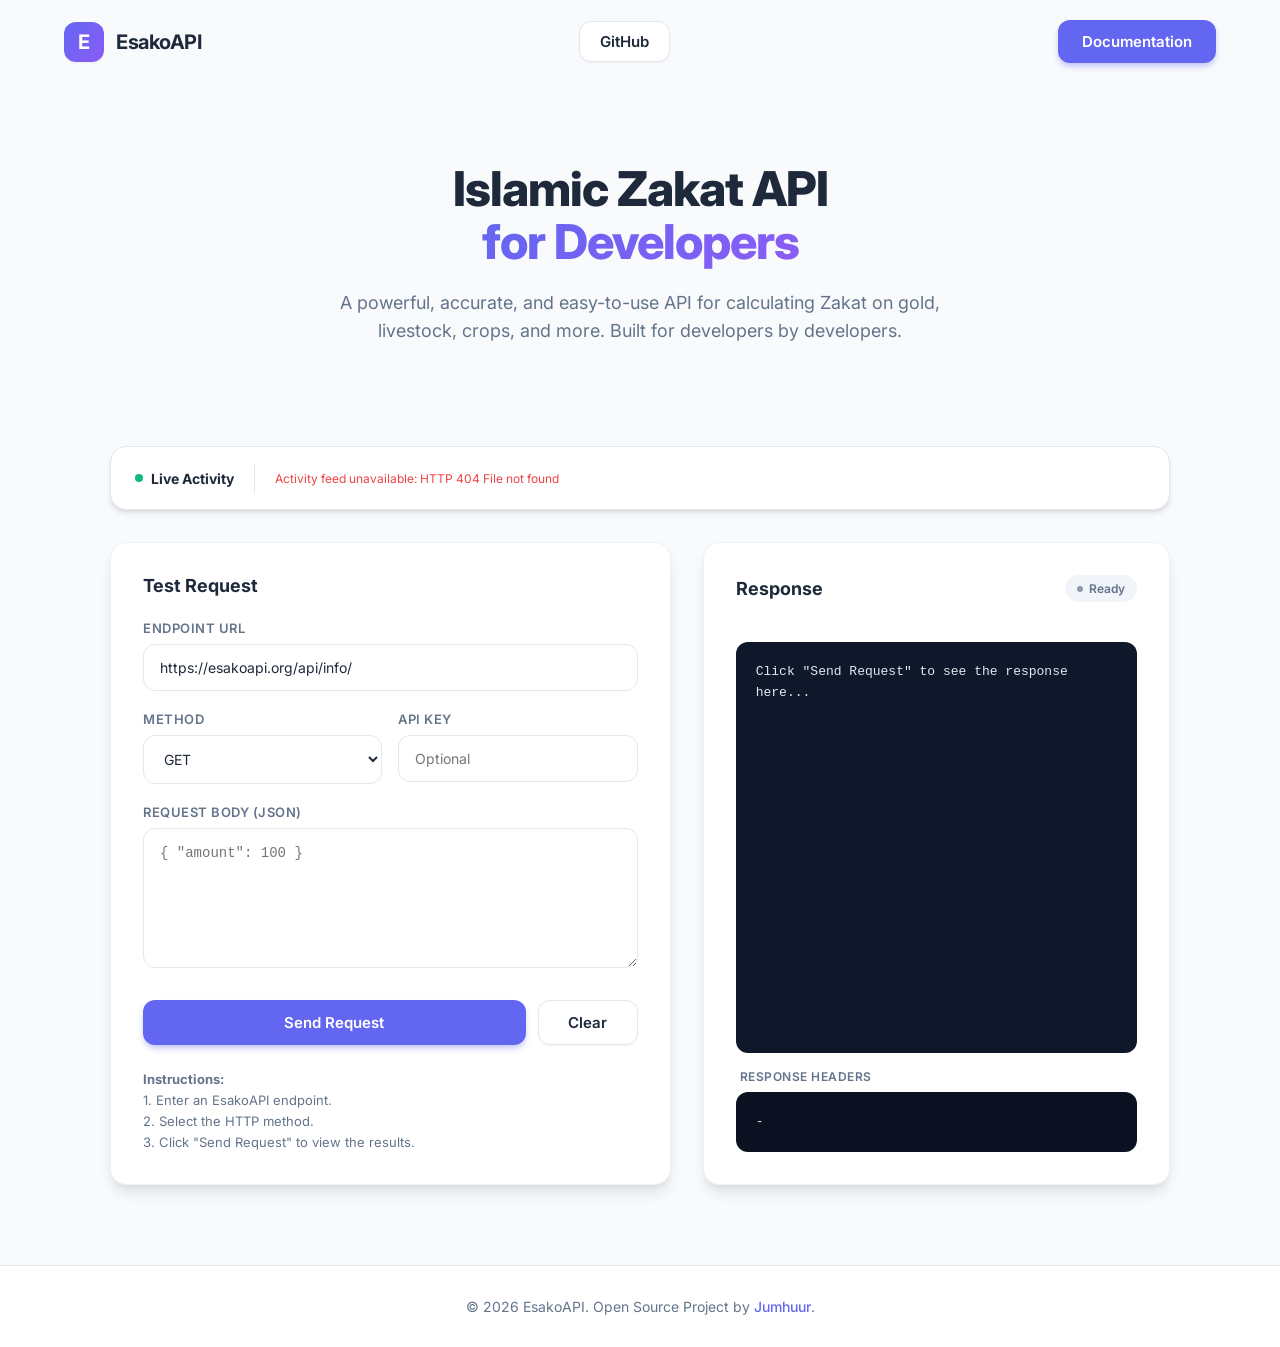
==== static/index.html @ fcb0daf9 "update live activity ui/ux" ====
<!doctype html>
<html lang="en">

<head>
  <meta charset="utf-8" />
  <meta name="viewport" content="width=device-width, initial-scale=1" />
  <title>EsakoAPI - Islamic Zakat API for Developers</title>
  <meta name="description" content="EsakoAPI is a modern and accurate Zakat calculation API built with Python." />
  <!-- Theme color for mobile browsers -->
  <meta name="theme-color" content="#6366f1" />

  <!-- Google Fonts: Inter -->
  <link rel="preconnect" href="https://fonts.googleapis.com" />
  <link rel="preconnect" href="https://fonts.gstatic.com" crossorigin />
  <link href="https://fonts.googleapis.com/css2?family=Inter:wght@400;500;600;700;800&display=swap" rel="stylesheet" />

  <style>
    :root {
      --primary: #6366f1;
      --primary-dark: #4f46e5;
      --bg: #f8fafc;
      --card: #ffffff;
      --text-main: #1e293b;
      --text-muted: #64748b;
      --border: #e2e8f0;
      --radius: 16px;
      --shadow-sm: 0 1px 2px 0 rgb(0 0 0 / 0.05);
      --shadow:
        0 4px 6px -1px rgb(0 0 0 / 0.1), 0 2px 4px -2px rgb(0 0 0 / 0.1);
      --shadow-lg:
        0 10px 15px -3px rgb(0 0 0 / 0.1), 0 4px 6px -2px rgb(0 0 0 / 0.05);
      --input-bg: #ffffff;
    }

    @media (prefers-color-scheme: dark) {
      :root {
        --primary: #818cf8;
        --primary-dark: #6366f1;
        --bg: #0f172a;
        --card: #1e293b;
        --text-main: #f1f5f9;
        --text-muted: #94a3b8;
        --border: #334155;
        --shadow-sm: 0 1px 2px 0 rgb(0 0 0 / 0.3);
        --shadow:
          0 4px 6px -1px rgb(0 0 0 / 0.3), 0 2px 4px -2px rgb(0 0 0 / 0.3);
        --shadow-lg:
          0 10px 15px -3px rgb(0 0 0 / 0.3), 0 4px 6px -2px rgb(0 0 0 / 0.2);
        --input-bg: #020617;
      }
    }

    * {
      box-sizing: border-box;
      margin: 0;
      padding: 0;
      font-family: "Inter", sans-serif;
    }

    body {
      background-color: var(--bg);
      color: var(--text-main);
      min-height: 100vh;
      display: flex;
      flex-direction: column;
      align-items: center;
    }

    /* Navbar */
    .navbar {
      width: 100%;
      max-width: 1200px;
      padding: 20px 24px;
      display: flex;
      justify-content: space-between;
      align-items: center;
    }

    .brand {
      display: flex;
      align-items: center;
      gap: 12px;
      text-decoration: none;
    }

    .brand-logo {
      width: 40px;
      height: 40px;
      background: linear-gradient(135deg, var(--primary), #8b5cf6);
      color: white;
      border-radius: 12px;
      display: flex;
      align-items: center;
      justify-content: center;
      font-weight: 700;
      font-size: 20px;
      box-shadow: var(--shadow-sm);
    }

    .brand-text {
      font-size: 20px;
      font-weight: 700;
      color: var(--text-main);
      letter-spacing: -0.5px;
    }

    /* Hero Section */
    .hero {
      text-align: center;
      padding: 80px 20px 60px;
      max-width: 800px;
    }

    .hero h1 {
      font-size: 48px;
      font-weight: 800;
      color: var(--text-main);
      margin-bottom: 20px;
      line-height: 1.1;
      letter-spacing: -1px;
    }

    .hero h1 span {
      color: var(--primary);
      background: linear-gradient(135deg, var(--primary), #8b5cf6);
      -webkit-background-clip: text;
      -webkit-text-fill-color: transparent;
    }

    .hero p {
      font-size: 18px;
      color: var(--text-muted);
      margin-bottom: 40px;
      line-height: 1.6;
      max-width: 600px;
      margin-left: auto;
      margin-right: auto;
    }

    /* Buttons */
    .btn {
      display: inline-flex;
      align-items: center;
      justify-content: center;
      padding: 12px 24px;
      border-radius: 12px;
      font-weight: 600;
      font-size: 15px;
      cursor: pointer;
      transition: all 0.2s cubic-bezier(0.4, 0, 0.2, 1);
      border: none;
      text-decoration: none;
    }

    .btn-primary {
      background: var(--primary);
      color: white;
      box-shadow: 0 4px 6px -1px rgba(99, 102, 241, 0.4);
    }

    .btn-primary:active {
      transform: translateY(1px);
    }

    .btn-primary:hover {
      background-color: var(--primary-dark);
      box-shadow: 0 10px 15px -3px rgba(99, 102, 241, 0.4);
      transform: translateY(-2px);
    }

    .btn-outline {
      background: var(--card);
      color: var(--text-main);
      border: 1px solid var(--border);
      box-shadow: var(--shadow-sm);
    }

    .btn-outline:hover {
      border-color: var(--primary);
      color: var(--primary);
      background: var(--bg);
    }

    /* API Tester Section */
    .tester-container {
      width: 100%;
      max-width: 1100px;
      padding: 0 20px 80px;
      display: grid;
      grid-template-columns: 1.2fr 1fr;
      gap: 32px;
    }

    .card {
      background: var(--card);
      border-radius: var(--radius);
      padding: 32px;
      box-shadow: var(--shadow-lg);
      border: 1px solid rgba(226, 232, 240, 0.6);
      display: flex;
      flex-direction: column;
      height: 100%;
    }

    .section-header {
      margin-bottom: 24px;
      display: flex;
      align-items: center;
      justify-content: space-between;
    }

    .section-title {
      font-size: 18px;
      font-weight: 700;
      color: var(--text-main);
    }

    .form-group {
      margin-bottom: 20px;
    }

    label {
      display: block;
      font-size: 13px;
      font-weight: 600;
      color: var(--text-muted);
      margin-bottom: 8px;
      text-transform: uppercase;
      letter-spacing: 0.5px;
    }

    input,
    select,
    textarea {
      width: 100%;
      padding: 14px 16px;
      border-radius: 12px;
      border: 1px solid var(--border);
      font-size: 14px;
      background: var(--input-bg);
      color: var(--text-main);
      transition: all 0.2s;
      font-family: inherit;
    }

    input:focus,
    select:focus,
    textarea:focus {
      outline: none;
      border-color: var(--primary);
      box-shadow: 0 0 0 4px rgba(99, 102, 241, 0.1);
    }

    textarea {
      min-height: 140px;
      resize: vertical;
      font-family:
        "ui-monospace", "SFMono-Regular", "Menlo", "Monaco", "Consolas",
        monospace;
      line-height: 1.5;
    }

    .row {
      display: flex;
      gap: 16px;
    }

    .col {
      flex: 1;
    }

    .actions {
      display: flex;
      gap: 12px;
      margin-top: 8px;
    }

    /* Response Area */
    .response-container {
      flex: 1;
      display: flex;
      flex-direction: column;
      gap: 16px;
      min-height: 0;
    }

    .response-area {
      background: #0f172a;
      color: #e2e8f0;
      border-radius: 12px;
      padding: 20px;
      font-family:
        "ui-monospace", "SFMono-Regular", "Menlo", "Monaco", "Consolas",
        monospace;
      font-size: 13px;
      line-height: 1.6;
      overflow: auto;
      flex: 1;
      min-height: 200px;
      scrollbar-width: thin;
      scrollbar-color: #334155 transparent;
    }

    .response-area::-webkit-scrollbar {
      width: 8px;
      height: 8px;
    }

    .response-area::-webkit-scrollbar-thumb {
      background-color: #334155;
      border-radius: 4px;
    }

    .status-badge {
      font-size: 12px;
      padding: 6px 12px;
      border-radius: 20px;
      background: #f1f5f9;
      color: var(--text-muted);
      font-weight: 600;
      display: inline-flex;
      align-items: center;
      gap: 6px;
    }

    .status-badge::before {
      content: "";
      display: block;
      width: 6px;
      height: 6px;
      border-radius: 50%;
      background: currentColor;
      opacity: 0.7;
    }

    /* Footer */
    footer {
      margin-top: auto;
      border-top: 1px solid var(--border);
      width: 100%;
      padding: 32px 20px;
      text-align: center;
      color: var(--text-muted);
      font-size: 14px;
      background: var(--card);
    }

    footer a {
      color: var(--primary);
      text-decoration: none;
      font-weight: 500;
    }

    footer a:hover {
      text-decoration: underline;
    }

    /* Responsive */
    @media (max-width: 900px) {
      .tester-container {
        grid-template-columns: 1fr;
      }

      .hero h1 {
        font-size: 36px;
      }
    }

    .online-users {
      width: 100%;
      max-width: 1100px;
      padding: 0 20px 32px;
    }

    .online-card {
      background: var(--card);
      border-radius: var(--radius);
      padding: 16px 24px;
      box-shadow: var(--shadow);
      border: 1px solid var(--border);
      display: flex;
      align-items: center;
      gap: 20px;
      overflow-x: auto;
      scrollbar-width: none;
    }

    .online-card::-webkit-scrollbar {
      display: none;
    }

    .online-header {
      height: 30px;
      display: flex;
      align-items: center;
      gap: 8px;
      white-space: nowrap;
      padding-right: 20px;
      border-right: 1px solid var(--border);
      position: sticky;
      left: 0;
      background: var(--card);
      z-index: 10;
    }

    .pulse {
      width: 8px;
      height: 8px;
      background: #10b981;
      border-radius: 50%;
      box-shadow: 0 0 0 rgba(16, 185, 129, 0.4);
      animation: pulse 2s infinite;
    }

    @keyframes pulse {
      0% {
        box-shadow: 0 0 0 0 rgba(16, 185, 129, 0.7);
      }

      70% {
        box-shadow: 0 0 0 10px rgba(16, 185, 129, 0);
      }

      100% {
        box-shadow: 0 0 0 0 rgba(16, 185, 129, 0);
      }
    }

    .user-list {
      display: flex;
      gap: 12px;
      align-items: center;
    }

    .user-item {
      display: flex;
      align-items: center;
      gap: 8px;
      background: var(--bg);
      padding: 6px 14px;
      border-radius: 20px;
      font-size: 13px;
      font-weight: 500;
      white-space: nowrap;
      border: 1px solid var(--border);
      transition: all 0.2s ease;
    }

    .user-item span {
      display: flex;
      justify-content: center;
      align-items: center;
      column-gap: 5px;
    }

    .user-item:hover {
      border-color: var(--primary);
      transform: translateY(-1px);
    }

    .city-tag {
      color: var(--primary);
      font-weight: 600;
      font-size: 12px;
      background: rgba(99, 102, 241, 0.1);
      padding: 2px 8px;
      border-radius: 6px;
    }

    @media (max-width: 640px) {
      .online-header {
        border-right: none;
        padding-right: 0;
      }

      .online-card {
        flex-direction: column;
        align-items: flex-start;
        gap: 12px;
      }
    }
  </style>
</head>

<body>
  <nav class="navbar">
    <a href="#" class="brand">
      <div class="brand-logo">E</div>
      <span class="brand-text">EsakoAPI</span>
    </a>
    <a href="https://github.com/jumhuur/E-sakoAPI" target="_blank" class="btn btn-outline" style="padding: 10px 20px">
      GitHub
    </a>
    <a href="/doc" class="btn btn-primary" style="margin-left: 10px">
      Documentation
    </a>
  </nav>

  <section class="hero">
    <h1>Islamic Zakat API <br /><span>for Developers</span></h1>
    <p>
      A powerful, accurate, and easy-to-use API for calculating Zakat on gold,
      livestock, crops, and more. Built for developers by developers.
    </p>
  </section>

  <section class="online-users">
    <div class="online-card">
      <div class="online-header">
        <div class="pulse"></div>
        <span style="font-weight: 700; font-size: 14px">Live Activity <span id="live-count"></span></span>
      </div>
      <div class="user-list" id="online-user-list">
        <div class="user-item">
          <span>User #4201</span>
          <span class="city-tag">Hargeisa</span>
        </div>
        <div class="user-item">
          <span>User #3182</span>
          <span class="city-tag">Mogadishu</span>
        </div>
        <div class="user-item">
          <span>User #9021</span>
          <span class="city-tag">Garowe</span>
        </div>
        <div class="user-item">
          <span>User #5564</span>
          <span class="city-tag">Borama</span>
        </div>
        <div class="user-item">
          <span>User #1290</span>
          <span class="city-tag">Kismayo</span>
        </div>
      </div>
    </div>
  </section>

  <div class="tester-container">
    <!-- Request Column -->
    <div class="card">
      <div class="section-header">
        <span class="section-title">Test Request</span>
      </div>

      <div class="form-group">
        <label for="endpoint">Endpoint URL</label>
        <input id="endpoint" type="url" value="https://esakoapi.org/api/info/"
          placeholder="https://esakoapi.org/api/..." />
      </div>

      <div class="row">
        <div class="col form-group">
          <label for="method">Method</label>
          <select id="method">
            <option value="GET">GET</option>
            <option value="POST">POST</option>
            <option value="PUT">PUT</option>
            <option value="DELETE">DELETE</option>
          </select>
        </div>
        <div class="col form-group">
          <label for="apikey">API Key</label>
          <input id="apikey" type="text" placeholder="Optional" />
        </div>
      </div>

      <div class="form-group">
        <label for="body">Request Body (JSON)</label>
        <textarea id="body" placeholder='{ "amount": 100 }'></textarea>
      </div>

      <div class="actions">
        <button id="send" class="btn btn-primary" style="flex: 1">
          Send Request
        </button>
        <button id="clear" class="btn btn-outline" style="min-width: 100px">
          Clear
        </button>
      </div>

      <div style="
            margin-top: 24px;
            font-size: 13px;
            color: var(--text-muted);
            line-height: 1.6;
          ">
        <strong>Instructions:</strong><br />
        1. Enter an EsakoAPI endpoint.<br />
        2. Select the HTTP method.<br />
        3. Click "Send Request" to view the results.
      </div>
    </div>

    <!-- Response Column -->
    <div class="card response-container">
      <div class="section-header">
        <span class="section-title">Response</span>
        <span id="status" class="status-badge">Ready</span>
      </div>

      <div id="resp" class="response-area">
        Click "Send Request" to see the response here...
      </div>

      <div style="margin-top: auto">
        <label style="font-size: 12px; color: var(--text-muted); padding-left: 4px">Response Headers</label>
        <div id="headers" class="response-area" style="
              min-height: auto;
              max-height: 120px;
              margin-top: 6px;
              background: #0b1120;
            ">
          -
        </div>
      </div>
    </div>
  </div>

  <footer>
    <p>
      &copy; 2026 EsakoAPI. Open Source Project by
      <a href="https://github.com/jumhuur" target="_blank">Jumhuur</a>.
    </p>
  </footer>

  <script type="module">
    const endpoint = document.getElementById("endpoint");
    const method = document.getElementById("method");
    const apikey = document.getElementById("apikey");
    const body = document.getElementById("body");
    const send = document.getElementById("send");
    const clear = document.getElementById("clear");
    const resp = document.getElementById("resp");
    const headersEl = document.getElementById("headers");
    const status = document.getElementById("status");

    send.addEventListener("click", async () => {
      resp.textContent = "Loading...";
      headersEl.textContent = "—";
      status.textContent = "Running...";
      status.style.background = "#e0f2fe"; // blue
      status.style.color = "#0369a1";

      const url = endpoint.value.trim();
      if (!url) {
        resp.textContent = "Please enter a valid endpoint URL.";
        status.textContent = "Invalid URL";
        status.style.background = "#fee2e2";
        status.style.color = "#991b1b";
        return;
      }

      const opts = {
        method: method.value,
        headers: { Accept: "application/json" },
      };

      if (apikey.value.trim()) {
        opts.headers["Authorization"] = apikey.value.trim();
      }

      if (["POST", "PUT"].includes(method.value)) {
        const txt = body.value.trim();
        if (txt) {
          try {
            opts.body = JSON.stringify(JSON.parse(txt));
            opts.headers["Content-Type"] = "application/json";
          } catch (e) {
            resp.textContent = "Invalid JSON body. Please check syntax.";
            status.textContent = "JSON Error";
            status.style.background = "#fee2e2";
            status.style.color = "#991b1b";
            return;
          }
        }
      }

      try {
        const r = await fetch(url, opts);
        const contentType = r.headers.get("content-type") || "";

        status.textContent = `${r.status} ${r.statusText}`;
        if (r.ok) {
          status.style.background = "#dcfce7"; // green
          status.style.color = "#15803d";
        } else {
          status.style.background = "#fee2e2"; // red
          status.style.color = "#991b1b";
        }

        // Headers
        const hdrs = {};
        r.headers.forEach((v, k) => (hdrs[k] = v));
        headersEl.textContent = JSON.stringify(hdrs, null, 2);

        if (contentType.includes("application/json")) {
          const j = await r.json();
          resp.textContent = JSON.stringify(j, null, 2);
        } else {
          const txt = await r.text();
          resp.textContent = txt;
        }
      } catch (err) {
        resp.textContent = "Error: " + err.message;
        status.textContent = "Network Error";
        status.style.background = "#fee2e2";
        status.style.color = "#991b1b";
      }
    });

    clear.addEventListener("click", () => {
      resp.textContent = 'Click "Send Request" to see the response here...';
      headersEl.textContent = "-";
      status.textContent = "Ready";
      status.style.background = "#f1f5f9";
      status.style.color = "#64748b";
    });

    async function fetchLiveActivity() {
      const userList = document.getElementById("online-user-list");
      try {
        const response = await fetch("/api/online");
        if (!response.ok)
          throw new Error(`HTTP ${response.status} ${response.statusText}`);

        const users = await response.json();

        const countSpan = document.getElementById("live-count");
        if (countSpan) {
          countSpan.textContent = `(${users ? users.length : 0})`;
        }

        if (!users || users.length === 0) {
          userList.innerHTML = `<div style="color: var(--text-muted); font-size: 13px; font-style: italic;">No active users right now</div>`;
          return;
        }

        userList.innerHTML = users.reverse()
          .map((user) => {
            const ip = user.ip || "0.0.0.0";
            const ipLastPart = ip.includes(".")
              ? ip.split(".").slice(-1)[0]
              : ip.includes(":")
                ? ip.split(":").slice(-1)[0]
                : "???";
            const randomId = Math.floor(Math.random() * 1000);

            return `
            <div class="user-item">
              <span>User <img src="https://flagsapi.com/${user.country}/flat/16.png"></span>
              <span class="city-tag">${user.city || "Unknown"}</span>
            </div>
          `;
          })
          .join("");
      } catch (err) {
        console.error("Live Activity Error:", err);
        userList.innerHTML = `<div style="color: #ef4444; font-size: 12px;">Activity feed unavailable: ${err.message}</div>`;
      }
    }

    // Wicitaan markasta 60 seconds
    fetchLiveActivity();
    setInterval(fetchLiveActivity, 60000);

    // Heartbeat to keep user 'online'
    setInterval(() => {
      fetch("/api/ping").catch((err) => console.error("Ping failed:", err));
    }, 25000); // Ping every 25 seconds
  </script>
</body>

</html>
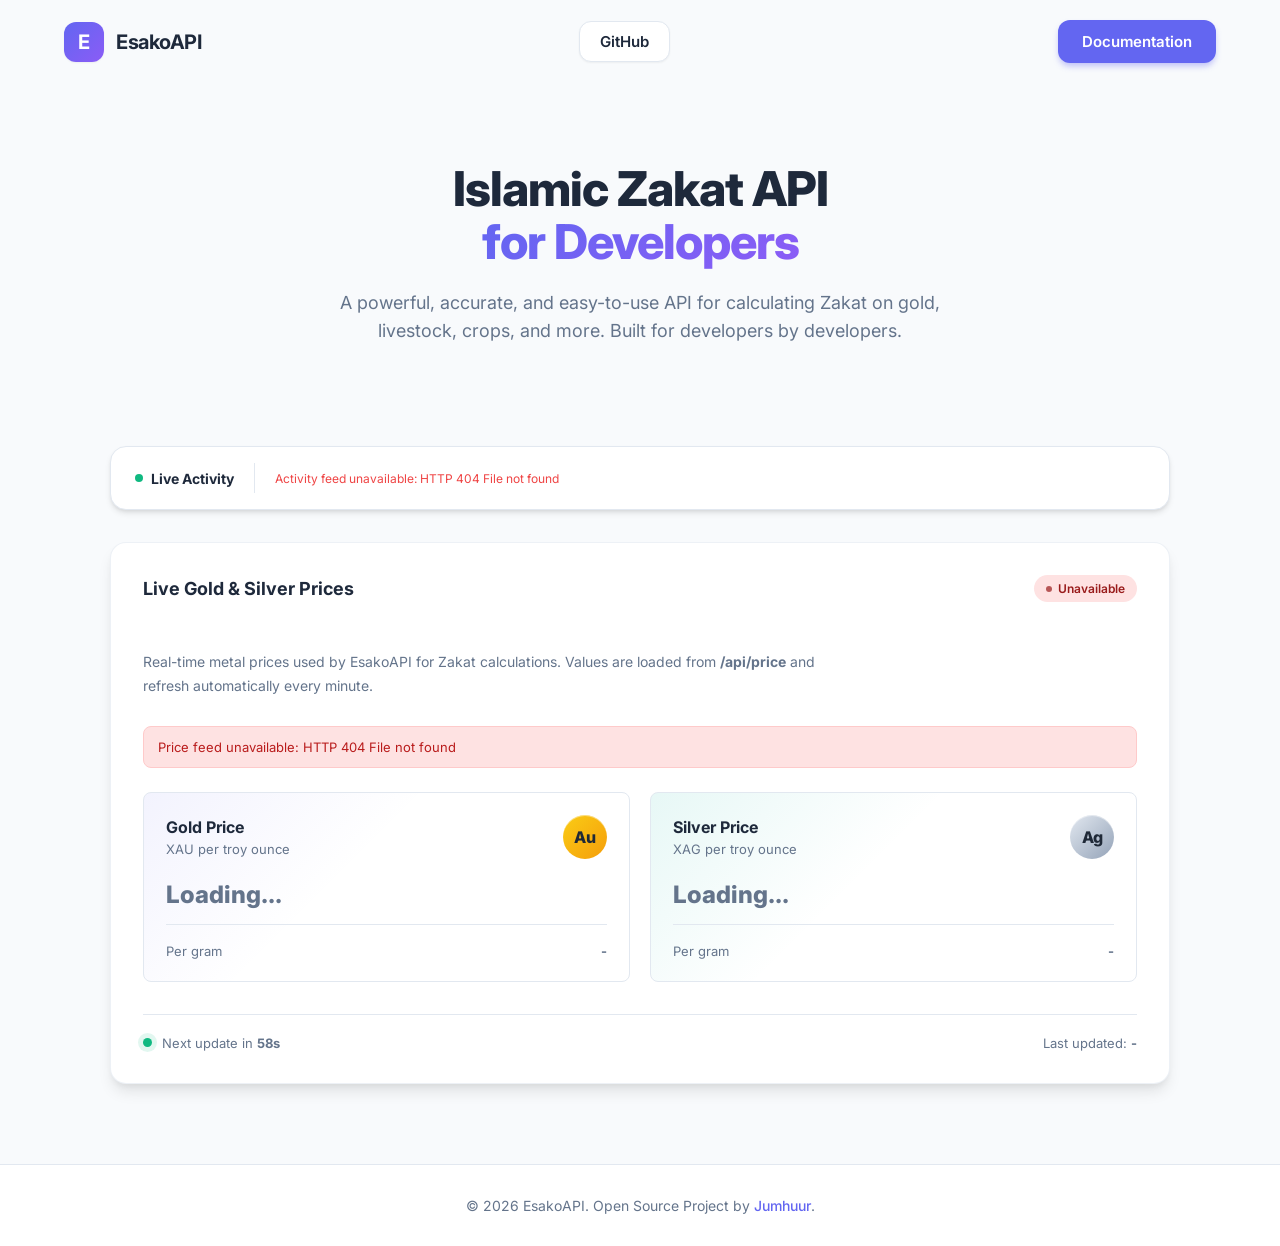
==== commit fd3e4429: "i added Auto-refresh 60 ilbiriqsi kasta iyadoo laga akhrinayo /api/price" ====
--- a/static/index.html
+++ b/static/index.html
@@ -1,4 +1,4 @@
-<!doctype html>
+﻿<!doctype html>
 <html lang="en">
 
 <head>
@@ -181,14 +181,11 @@
       background: var(--bg);
     }
 
-    /* API Tester Section */
-    .tester-container {
+    /* Live Price Section */
+    .price-container {
       width: 100%;
       max-width: 1100px;
       padding: 0 20px 80px;
-      display: grid;
-      grid-template-columns: 1.2fr 1fr;
-      gap: 32px;
     }
 
     .card {
@@ -200,6 +197,150 @@
       display: flex;
       flex-direction: column;
       height: 100%;
+    }
+
+    .price-board {
+      gap: 24px;
+    }
+
+    .price-summary {
+      color: var(--text-muted);
+      font-size: 14px;
+      line-height: 1.7;
+      max-width: 680px;
+      margin-bottom: 4px;
+    }
+
+    .price-grid {
+      display: grid;
+      grid-template-columns: repeat(2, minmax(0, 1fr));
+      gap: 20px;
+    }
+
+    .price-card {
+      border: 1px solid var(--border);
+      border-radius: 8px;
+      padding: 22px;
+      background:
+        linear-gradient(135deg, rgba(99, 102, 241, 0.08), transparent 42%),
+        var(--input-bg);
+      min-height: 190px;
+      display: flex;
+      flex-direction: column;
+      justify-content: space-between;
+    }
+
+    .price-card.silver {
+      background:
+        linear-gradient(135deg, rgba(20, 184, 166, 0.1), transparent 44%),
+        var(--input-bg);
+    }
+
+    .metal-label {
+      display: flex;
+      align-items: center;
+      justify-content: space-between;
+      gap: 16px;
+      margin-bottom: 24px;
+    }
+
+    .metal-name {
+      display: flex;
+      flex-direction: column;
+      gap: 4px;
+      min-width: 0;
+    }
+
+    .metal-name strong {
+      color: var(--text-main);
+      font-size: 16px;
+    }
+
+    .metal-name span {
+      color: var(--text-muted);
+      font-size: 13px;
+    }
+
+    .metal-icon {
+      width: 44px;
+      height: 44px;
+      border-radius: 50%;
+      display: grid;
+      place-items: center;
+      font-weight: 800;
+      color: #1f2937;
+      flex: 0 0 auto;
+      box-shadow: inset 0 1px 0 rgba(255, 255, 255, 0.45);
+    }
+
+    .metal-icon.gold {
+      background: linear-gradient(135deg, #facc15, #f59e0b);
+    }
+
+    .metal-icon.silver {
+      background: linear-gradient(135deg, #e2e8f0, #94a3b8);
+    }
+
+    .price-value {
+      color: var(--text-main);
+      font-size: 34px;
+      font-weight: 800;
+      line-height: 1;
+      letter-spacing: 0;
+      margin-bottom: 10px;
+    }
+
+    .price-value.loading {
+      color: var(--text-muted);
+      font-size: 24px;
+    }
+
+    .price-meta {
+      color: var(--text-muted);
+      font-size: 13px;
+      display: flex;
+      justify-content: space-between;
+      gap: 12px;
+      flex-wrap: wrap;
+      padding-top: 18px;
+      border-top: 1px solid var(--border);
+    }
+
+    .price-toolbar {
+      display: flex;
+      align-items: center;
+      justify-content: space-between;
+      gap: 16px;
+      margin-top: 8px;
+      padding-top: 20px;
+      border-top: 1px solid var(--border);
+      color: var(--text-muted);
+      font-size: 13px;
+      flex-wrap: wrap;
+    }
+
+    .price-refresh {
+      display: inline-flex;
+      align-items: center;
+      gap: 10px;
+    }
+
+    .refresh-dot {
+      width: 9px;
+      height: 9px;
+      border-radius: 50%;
+      background: #10b981;
+      box-shadow: 0 0 0 5px rgba(16, 185, 129, 0.12);
+    }
+
+    .price-error {
+      color: #b91c1c;
+      background: #fee2e2;
+      border: 1px solid #fecaca;
+      border-radius: 8px;
+      padding: 12px 14px;
+      font-size: 13px;
+      display: none;
     }
 
     .section-header {
@@ -357,7 +498,7 @@
 
     /* Responsive */
     @media (max-width: 900px) {
-      .tester-container {
+      .price-grid {
         grid-template-columns: 1fr;
       }
 
@@ -468,6 +609,14 @@
     }
 
     @media (max-width: 640px) {
+      .price-card {
+        padding: 18px;
+      }
+
+      .price-value {
+        font-size: 28px;
+      }
+
       .online-header {
         border-right: none;
         padding-right: 0;
@@ -535,86 +684,65 @@
     </div>
   </section>
 
-  <div class="tester-container">
-    <!-- Request Column -->
-    <div class="card">
+  <section class="price-container">
+    <div class="card price-board">
       <div class="section-header">
-        <span class="section-title">Test Request</span>
+        <span class="section-title">Live Gold & Silver Prices</span>
+        <span id="price-status" class="status-badge">Loading</span>
       </div>
 
-      <div class="form-group">
-        <label for="endpoint">Endpoint URL</label>
-        <input id="endpoint" type="url" value="https://esakoapi.org/api/info/"
-          placeholder="https://esakoapi.org/api/..." />
+      <p class="price-summary">
+        Real-time metal prices used by EsakoAPI for Zakat calculations. Values are loaded from
+        <strong>/api/price</strong> and refresh automatically every minute.
+      </p>
+
+      <div id="price-error" class="price-error"></div>
+
+      <div class="price-grid">
+        <article class="price-card">
+          <div>
+            <div class="metal-label">
+              <div class="metal-name">
+                <strong>Gold Price</strong>
+                <span>XAU per troy ounce</span>
+              </div>
+              <div class="metal-icon gold">Au</div>
+            </div>
+            <div id="gold-ounce" class="price-value loading">Loading...</div>
+          </div>
+          <div class="price-meta">
+            <span>Per gram</span>
+            <strong id="gold-gram">-</strong>
+          </div>
+        </article>
+
+        <article class="price-card silver">
+          <div>
+            <div class="metal-label">
+              <div class="metal-name">
+                <strong>Silver Price</strong>
+                <span>XAG per troy ounce</span>
+              </div>
+              <div class="metal-icon silver">Ag</div>
+            </div>
+            <div id="silver-ounce" class="price-value loading">Loading...</div>
+          </div>
+          <div class="price-meta">
+            <span>Per gram</span>
+            <strong id="silver-gram">-</strong>
+          </div>
+        </article>
       </div>
 
-      <div class="row">
-        <div class="col form-group">
-          <label for="method">Method</label>
-          <select id="method">
-            <option value="GET">GET</option>
-            <option value="POST">POST</option>
-            <option value="PUT">PUT</option>
-            <option value="DELETE">DELETE</option>
-          </select>
-        </div>
-        <div class="col form-group">
-          <label for="apikey">API Key</label>
-          <input id="apikey" type="text" placeholder="Optional" />
-        </div>
-      </div>
-
-      <div class="form-group">
-        <label for="body">Request Body (JSON)</label>
-        <textarea id="body" placeholder='{ "amount": 100 }'></textarea>
-      </div>
-
-      <div class="actions">
-        <button id="send" class="btn btn-primary" style="flex: 1">
-          Send Request
-        </button>
-        <button id="clear" class="btn btn-outline" style="min-width: 100px">
-          Clear
-        </button>
-      </div>
-
-      <div style="
-            margin-top: 24px;
-            font-size: 13px;
-            color: var(--text-muted);
-            line-height: 1.6;
-          ">
-        <strong>Instructions:</strong><br />
-        1. Enter an EsakoAPI endpoint.<br />
-        2. Select the HTTP method.<br />
-        3. Click "Send Request" to view the results.
+      <div class="price-toolbar">
+        <span class="price-refresh">
+          <span class="refresh-dot"></span>
+          <span>Next update in <strong id="price-countdown">60s</strong></span>
+        </span>
+        <span>Last updated: <strong id="price-updated">-</strong></span>
       </div>
     </div>
-
-    <!-- Response Column -->
-    <div class="card response-container">
-      <div class="section-header">
-        <span class="section-title">Response</span>
-        <span id="status" class="status-badge">Ready</span>
-      </div>
-
-      <div id="resp" class="response-area">
-        Click "Send Request" to see the response here...
-      </div>
-
-      <div style="margin-top: auto">
-        <label style="font-size: 12px; color: var(--text-muted); padding-left: 4px">Response Headers</label>
-        <div id="headers" class="response-area" style="
-              min-height: auto;
-              max-height: 120px;
-              margin-top: 6px;
-              background: #0b1120;
-            ">
-          -
-        </div>
-      </div>
-    </div>
-  </div>
+  </section>
 
   <footer>
     <p>
@@ -624,97 +752,94 @@
   </footer>
 
   <script type="module">
-    const endpoint = document.getElementById("endpoint");
-    const method = document.getElementById("method");
-    const apikey = document.getElementById("apikey");
-    const body = document.getElementById("body");
-    const send = document.getElementById("send");
-    const clear = document.getElementById("clear");
-    const resp = document.getElementById("resp");
-    const headersEl = document.getElementById("headers");
-    const status = document.getElementById("status");
-
-    send.addEventListener("click", async () => {
-      resp.textContent = "Loading...";
-      headersEl.textContent = "—";
-      status.textContent = "Running...";
-      status.style.background = "#e0f2fe"; // blue
-      status.style.color = "#0369a1";
-
-      const url = endpoint.value.trim();
-      if (!url) {
-        resp.textContent = "Please enter a valid endpoint URL.";
-        status.textContent = "Invalid URL";
-        status.style.background = "#fee2e2";
-        status.style.color = "#991b1b";
-        return;
-      }
-
-      const opts = {
-        method: method.value,
-        headers: { Accept: "application/json" },
-      };
-
-      if (apikey.value.trim()) {
-        opts.headers["Authorization"] = apikey.value.trim();
-      }
-
-      if (["POST", "PUT"].includes(method.value)) {
-        const txt = body.value.trim();
-        if (txt) {
-          try {
-            opts.body = JSON.stringify(JSON.parse(txt));
-            opts.headers["Content-Type"] = "application/json";
-          } catch (e) {
-            resp.textContent = "Invalid JSON body. Please check syntax.";
-            status.textContent = "JSON Error";
-            status.style.background = "#fee2e2";
-            status.style.color = "#991b1b";
-            return;
-          }
+    const TROY_OUNCE_GRAMS = 31.1035;
+    const PRICE_REFRESH_SECONDS = 60;
+    const goldOunce = document.getElementById("gold-ounce");
+    const goldGram = document.getElementById("gold-gram");
+    const silverOunce = document.getElementById("silver-ounce");
+    const silverGram = document.getElementById("silver-gram");
+    const priceStatus = document.getElementById("price-status");
+    const priceUpdated = document.getElementById("price-updated");
+    const priceCountdown = document.getElementById("price-countdown");
+    const priceError = document.getElementById("price-error");
+    let secondsUntilRefresh = PRICE_REFRESH_SECONDS;
+
+    const usdFormatter = new Intl.NumberFormat("en-US", {
+      style: "currency",
+      currency: "USD",
+      maximumFractionDigits: 2,
+    });
+
+    const gramFormatter = new Intl.NumberFormat("en-US", {
+      style: "currency",
+      currency: "USD",
+      maximumFractionDigits: 4,
+    });
+
+    function setPriceStatus(text, type = "ready") {
+      priceStatus.textContent = text;
+      if (type === "ok") {
+        priceStatus.style.background = "#dcfce7";
+        priceStatus.style.color = "#15803d";
+      } else if (type === "error") {
+        priceStatus.style.background = "#fee2e2";
+        priceStatus.style.color = "#991b1b";
+      } else {
+        priceStatus.style.background = "#e0f2fe";
+        priceStatus.style.color = "#0369a1";
+      }
+    }
+
+    function showPriceError(message = "") {
+      priceError.textContent = message;
+      priceError.style.display = message ? "block" : "none";
+    }
+
+    function updatePriceView(gold, silver) {
+      goldOunce.classList.remove("loading");
+      silverOunce.classList.remove("loading");
+      goldOunce.textContent = usdFormatter.format(gold);
+      silverOunce.textContent = usdFormatter.format(silver);
+      goldGram.textContent = gramFormatter.format(gold / TROY_OUNCE_GRAMS);
+      silverGram.textContent = gramFormatter.format(silver / TROY_OUNCE_GRAMS);
+      priceUpdated.textContent = new Date().toLocaleTimeString([], {
+        hour: "2-digit",
+        minute: "2-digit",
+        second: "2-digit",
+      });
+    }
+
+    async function fetchMetalPrices() {
+      setPriceStatus("Updating", "loading");
+      showPriceError();
+
+      try {
+        const response = await fetch("/api/price", {
+          headers: { Accept: "application/json" },
+          cache: "no-store",
+        });
+
+        if (!response.ok) {
+          throw new Error(`HTTP ${response.status} ${response.statusText}`);
         }
-      }
-
-      try {
-        const r = await fetch(url, opts);
-        const contentType = r.headers.get("content-type") || "";
-
-        status.textContent = `${r.status} ${r.statusText}`;
-        if (r.ok) {
-          status.style.background = "#dcfce7"; // green
-          status.style.color = "#15803d";
-        } else {
-          status.style.background = "#fee2e2"; // red
-          status.style.color = "#991b1b";
+
+        const prices = await response.json();
+        const gold = Number(prices.XAU);
+        const silver = Number(prices.XAG);
+
+        if (!Number.isFinite(gold) || !Number.isFinite(silver)) {
+          throw new Error("Unexpected price response from /api/price");
         }
 
-        // Headers
-        const hdrs = {};
-        r.headers.forEach((v, k) => (hdrs[k] = v));
-        headersEl.textContent = JSON.stringify(hdrs, null, 2);
-
-        if (contentType.includes("application/json")) {
-          const j = await r.json();
-          resp.textContent = JSON.stringify(j, null, 2);
-        } else {
-          const txt = await r.text();
-          resp.textContent = txt;
-        }
+        updatePriceView(gold, silver);
+        secondsUntilRefresh = PRICE_REFRESH_SECONDS;
+        priceCountdown.textContent = `${secondsUntilRefresh}s`;
+        setPriceStatus("Live", "ok");
       } catch (err) {
-        resp.textContent = "Error: " + err.message;
-        status.textContent = "Network Error";
-        status.style.background = "#fee2e2";
-        status.style.color = "#991b1b";
-      }
-    });
-
-    clear.addEventListener("click", () => {
-      resp.textContent = 'Click "Send Request" to see the response here...';
-      headersEl.textContent = "-";
-      status.textContent = "Ready";
-      status.style.background = "#f1f5f9";
-      status.style.color = "#64748b";
-    });
+        setPriceStatus("Unavailable", "error");
+        showPriceError(`Price feed unavailable: ${err.message}`);
+      }
+    }
 
     async function fetchLiveActivity() {
       const userList = document.getElementById("online-user-list");
@@ -763,6 +888,13 @@
     fetchLiveActivity();
     setInterval(fetchLiveActivity, 60000);
 
+    fetchMetalPrices();
+    setInterval(fetchMetalPrices, PRICE_REFRESH_SECONDS * 1000);
+    setInterval(() => {
+      secondsUntilRefresh = Math.max(secondsUntilRefresh - 1, 0);
+      priceCountdown.textContent = `${secondsUntilRefresh}s`;
+    }, 1000);
+
     // Heartbeat to keep user 'online'
     setInterval(() => {
       fetch("/api/ping").catch((err) => console.error("Ping failed:", err));
@@ -770,4 +902,4 @@
   </script>
 </body>
 
-</html>+</html>
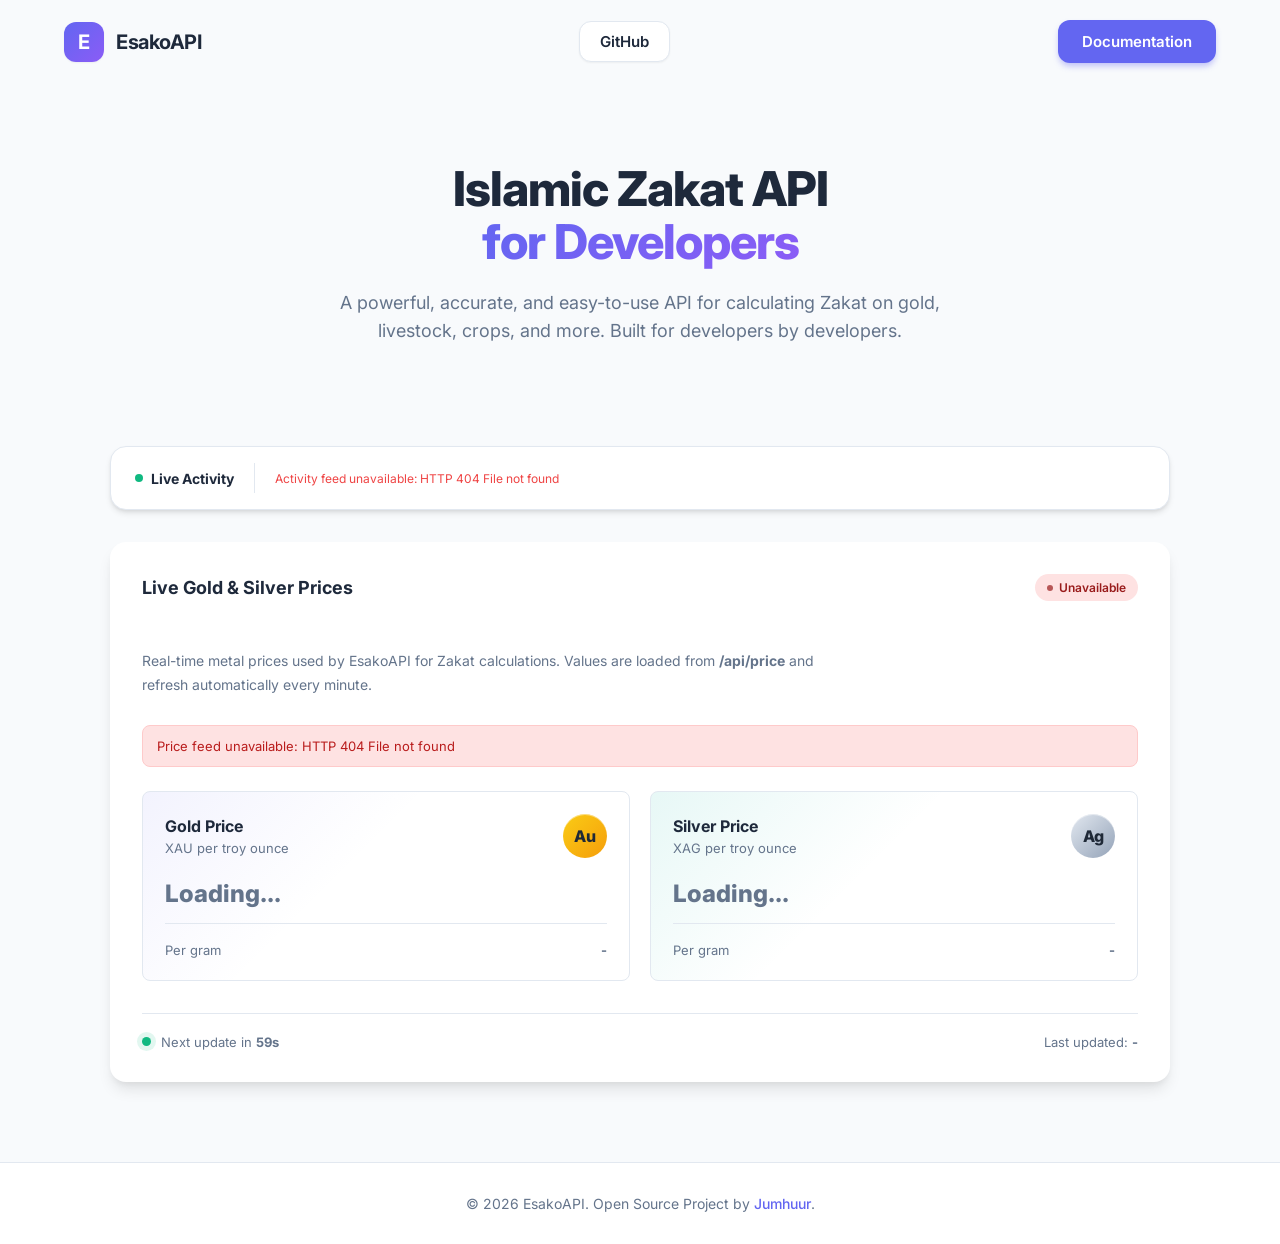
==== commit a89721e3: "Added live gold and silver price section with auto-refresh every 60 seconds." ====
--- a/static/index.html
+++ b/static/index.html
@@ -1,905 +1,924 @@
 ﻿<!doctype html>
 <html lang="en">
-
-<head>
-  <meta charset="utf-8" />
-  <meta name="viewport" content="width=device-width, initial-scale=1" />
-  <title>EsakoAPI - Islamic Zakat API for Developers</title>
-  <meta name="description" content="EsakoAPI is a modern and accurate Zakat calculation API built with Python." />
-  <!-- Theme color for mobile browsers -->
-  <meta name="theme-color" content="#6366f1" />
-
-  <!-- Google Fonts: Inter -->
-  <link rel="preconnect" href="https://fonts.googleapis.com" />
-  <link rel="preconnect" href="https://fonts.gstatic.com" crossorigin />
-  <link href="https://fonts.googleapis.com/css2?family=Inter:wght@400;500;600;700;800&display=swap" rel="stylesheet" />
-
-  <style>
-    :root {
-      --primary: #6366f1;
-      --primary-dark: #4f46e5;
-      --bg: #f8fafc;
-      --card: #ffffff;
-      --text-main: #1e293b;
-      --text-muted: #64748b;
-      --border: #e2e8f0;
-      --radius: 16px;
-      --shadow-sm: 0 1px 2px 0 rgb(0 0 0 / 0.05);
-      --shadow:
-        0 4px 6px -1px rgb(0 0 0 / 0.1), 0 2px 4px -2px rgb(0 0 0 / 0.1);
-      --shadow-lg:
-        0 10px 15px -3px rgb(0 0 0 / 0.1), 0 4px 6px -2px rgb(0 0 0 / 0.05);
-      --input-bg: #ffffff;
-    }
-
-    @media (prefers-color-scheme: dark) {
+  <head>
+    <meta charset="utf-8" />
+    <meta name="viewport" content="width=device-width, initial-scale=1" />
+    <title>EsakoAPI - Islamic Zakat API for Developers</title>
+    <meta
+      name="description"
+      content="EsakoAPI is a modern and accurate Zakat calculation API built with Python."
+    />
+    <!-- Theme color for mobile browsers -->
+    <meta name="theme-color" content="#6366f1" />
+
+    <!-- Google Fonts: Inter -->
+    <link rel="preconnect" href="https://fonts.googleapis.com" />
+    <link rel="preconnect" href="https://fonts.gstatic.com" crossorigin />
+    <link
+      href="https://fonts.googleapis.com/css2?family=Inter:wght@400;500;600;700;800&display=swap"
+      rel="stylesheet"
+    />
+
+    <style>
       :root {
-        --primary: #818cf8;
-        --primary-dark: #6366f1;
-        --bg: #0f172a;
-        --card: #1e293b;
-        --text-main: #f1f5f9;
-        --text-muted: #94a3b8;
-        --border: #334155;
-        --shadow-sm: 0 1px 2px 0 rgb(0 0 0 / 0.3);
+        --primary: #6366f1;
+        --primary-dark: #4f46e5;
+        --bg: #f8fafc;
+        --card: #ffffff;
+        --text-main: #1e293b;
+        --text-muted: #64748b;
+        --border: #e2e8f0;
+        --radius: 16px;
+        --shadow-sm: 0 1px 2px 0 rgb(0 0 0 / 0.05);
         --shadow:
-          0 4px 6px -1px rgb(0 0 0 / 0.3), 0 2px 4px -2px rgb(0 0 0 / 0.3);
+          0 4px 6px -1px rgb(0 0 0 / 0.1), 0 2px 4px -2px rgb(0 0 0 / 0.1);
         --shadow-lg:
-          0 10px 15px -3px rgb(0 0 0 / 0.3), 0 4px 6px -2px rgb(0 0 0 / 0.2);
-        --input-bg: #020617;
-      }
-    }
-
-    * {
-      box-sizing: border-box;
-      margin: 0;
-      padding: 0;
-      font-family: "Inter", sans-serif;
-    }
-
-    body {
-      background-color: var(--bg);
-      color: var(--text-main);
-      min-height: 100vh;
-      display: flex;
-      flex-direction: column;
-      align-items: center;
-    }
-
-    /* Navbar */
-    .navbar {
-      width: 100%;
-      max-width: 1200px;
-      padding: 20px 24px;
-      display: flex;
-      justify-content: space-between;
-      align-items: center;
-    }
-
-    .brand {
-      display: flex;
-      align-items: center;
-      gap: 12px;
-      text-decoration: none;
-    }
-
-    .brand-logo {
-      width: 40px;
-      height: 40px;
-      background: linear-gradient(135deg, var(--primary), #8b5cf6);
-      color: white;
-      border-radius: 12px;
-      display: flex;
-      align-items: center;
-      justify-content: center;
-      font-weight: 700;
-      font-size: 20px;
-      box-shadow: var(--shadow-sm);
-    }
-
-    .brand-text {
-      font-size: 20px;
-      font-weight: 700;
-      color: var(--text-main);
-      letter-spacing: -0.5px;
-    }
-
-    /* Hero Section */
-    .hero {
-      text-align: center;
-      padding: 80px 20px 60px;
-      max-width: 800px;
-    }
-
-    .hero h1 {
-      font-size: 48px;
-      font-weight: 800;
-      color: var(--text-main);
-      margin-bottom: 20px;
-      line-height: 1.1;
-      letter-spacing: -1px;
-    }
-
-    .hero h1 span {
-      color: var(--primary);
-      background: linear-gradient(135deg, var(--primary), #8b5cf6);
-      -webkit-background-clip: text;
-      -webkit-text-fill-color: transparent;
-    }
-
-    .hero p {
-      font-size: 18px;
-      color: var(--text-muted);
-      margin-bottom: 40px;
-      line-height: 1.6;
-      max-width: 600px;
-      margin-left: auto;
-      margin-right: auto;
-    }
-
-    /* Buttons */
-    .btn {
-      display: inline-flex;
-      align-items: center;
-      justify-content: center;
-      padding: 12px 24px;
-      border-radius: 12px;
-      font-weight: 600;
-      font-size: 15px;
-      cursor: pointer;
-      transition: all 0.2s cubic-bezier(0.4, 0, 0.2, 1);
-      border: none;
-      text-decoration: none;
-    }
-
-    .btn-primary {
-      background: var(--primary);
-      color: white;
-      box-shadow: 0 4px 6px -1px rgba(99, 102, 241, 0.4);
-    }
-
-    .btn-primary:active {
-      transform: translateY(1px);
-    }
-
-    .btn-primary:hover {
-      background-color: var(--primary-dark);
-      box-shadow: 0 10px 15px -3px rgba(99, 102, 241, 0.4);
-      transform: translateY(-2px);
-    }
-
-    .btn-outline {
-      background: var(--card);
-      color: var(--text-main);
-      border: 1px solid var(--border);
-      box-shadow: var(--shadow-sm);
-    }
-
-    .btn-outline:hover {
-      border-color: var(--primary);
-      color: var(--primary);
-      background: var(--bg);
-    }
-
-    /* Live Price Section */
-    .price-container {
-      width: 100%;
-      max-width: 1100px;
-      padding: 0 20px 80px;
-    }
-
-    .card {
-      background: var(--card);
-      border-radius: var(--radius);
-      padding: 32px;
-      box-shadow: var(--shadow-lg);
-      border: 1px solid rgba(226, 232, 240, 0.6);
-      display: flex;
-      flex-direction: column;
-      height: 100%;
-    }
-
-    .price-board {
-      gap: 24px;
-    }
-
-    .price-summary {
-      color: var(--text-muted);
-      font-size: 14px;
-      line-height: 1.7;
-      max-width: 680px;
-      margin-bottom: 4px;
-    }
-
-    .price-grid {
-      display: grid;
-      grid-template-columns: repeat(2, minmax(0, 1fr));
-      gap: 20px;
-    }
-
-    .price-card {
-      border: 1px solid var(--border);
-      border-radius: 8px;
-      padding: 22px;
-      background:
-        linear-gradient(135deg, rgba(99, 102, 241, 0.08), transparent 42%),
-        var(--input-bg);
-      min-height: 190px;
-      display: flex;
-      flex-direction: column;
-      justify-content: space-between;
-    }
-
-    .price-card.silver {
-      background:
-        linear-gradient(135deg, rgba(20, 184, 166, 0.1), transparent 44%),
-        var(--input-bg);
-    }
-
-    .metal-label {
-      display: flex;
-      align-items: center;
-      justify-content: space-between;
-      gap: 16px;
-      margin-bottom: 24px;
-    }
-
-    .metal-name {
-      display: flex;
-      flex-direction: column;
-      gap: 4px;
-      min-width: 0;
-    }
-
-    .metal-name strong {
-      color: var(--text-main);
-      font-size: 16px;
-    }
-
-    .metal-name span {
-      color: var(--text-muted);
-      font-size: 13px;
-    }
-
-    .metal-icon {
-      width: 44px;
-      height: 44px;
-      border-radius: 50%;
-      display: grid;
-      place-items: center;
-      font-weight: 800;
-      color: #1f2937;
-      flex: 0 0 auto;
-      box-shadow: inset 0 1px 0 rgba(255, 255, 255, 0.45);
-    }
-
-    .metal-icon.gold {
-      background: linear-gradient(135deg, #facc15, #f59e0b);
-    }
-
-    .metal-icon.silver {
-      background: linear-gradient(135deg, #e2e8f0, #94a3b8);
-    }
-
-    .price-value {
-      color: var(--text-main);
-      font-size: 34px;
-      font-weight: 800;
-      line-height: 1;
-      letter-spacing: 0;
-      margin-bottom: 10px;
-    }
-
-    .price-value.loading {
-      color: var(--text-muted);
-      font-size: 24px;
-    }
-
-    .price-meta {
-      color: var(--text-muted);
-      font-size: 13px;
-      display: flex;
-      justify-content: space-between;
-      gap: 12px;
-      flex-wrap: wrap;
-      padding-top: 18px;
-      border-top: 1px solid var(--border);
-    }
-
-    .price-toolbar {
-      display: flex;
-      align-items: center;
-      justify-content: space-between;
-      gap: 16px;
-      margin-top: 8px;
-      padding-top: 20px;
-      border-top: 1px solid var(--border);
-      color: var(--text-muted);
-      font-size: 13px;
-      flex-wrap: wrap;
-    }
-
-    .price-refresh {
-      display: inline-flex;
-      align-items: center;
-      gap: 10px;
-    }
-
-    .refresh-dot {
-      width: 9px;
-      height: 9px;
-      border-radius: 50%;
-      background: #10b981;
-      box-shadow: 0 0 0 5px rgba(16, 185, 129, 0.12);
-    }
-
-    .price-error {
-      color: #b91c1c;
-      background: #fee2e2;
-      border: 1px solid #fecaca;
-      border-radius: 8px;
-      padding: 12px 14px;
-      font-size: 13px;
-      display: none;
-    }
-
-    .section-header {
-      margin-bottom: 24px;
-      display: flex;
-      align-items: center;
-      justify-content: space-between;
-    }
-
-    .section-title {
-      font-size: 18px;
-      font-weight: 700;
-      color: var(--text-main);
-    }
-
-    .form-group {
-      margin-bottom: 20px;
-    }
-
-    label {
-      display: block;
-      font-size: 13px;
-      font-weight: 600;
-      color: var(--text-muted);
-      margin-bottom: 8px;
-      text-transform: uppercase;
-      letter-spacing: 0.5px;
-    }
-
-    input,
-    select,
-    textarea {
-      width: 100%;
-      padding: 14px 16px;
-      border-radius: 12px;
-      border: 1px solid var(--border);
-      font-size: 14px;
-      background: var(--input-bg);
-      color: var(--text-main);
-      transition: all 0.2s;
-      font-family: inherit;
-    }
-
-    input:focus,
-    select:focus,
-    textarea:focus {
-      outline: none;
-      border-color: var(--primary);
-      box-shadow: 0 0 0 4px rgba(99, 102, 241, 0.1);
-    }
-
-    textarea {
-      min-height: 140px;
-      resize: vertical;
-      font-family:
-        "ui-monospace", "SFMono-Regular", "Menlo", "Monaco", "Consolas",
-        monospace;
-      line-height: 1.5;
-    }
-
-    .row {
-      display: flex;
-      gap: 16px;
-    }
-
-    .col {
-      flex: 1;
-    }
-
-    .actions {
-      display: flex;
-      gap: 12px;
-      margin-top: 8px;
-    }
-
-    /* Response Area */
-    .response-container {
-      flex: 1;
-      display: flex;
-      flex-direction: column;
-      gap: 16px;
-      min-height: 0;
-    }
-
-    .response-area {
-      background: #0f172a;
-      color: #e2e8f0;
-      border-radius: 12px;
-      padding: 20px;
-      font-family:
-        "ui-monospace", "SFMono-Regular", "Menlo", "Monaco", "Consolas",
-        monospace;
-      font-size: 13px;
-      line-height: 1.6;
-      overflow: auto;
-      flex: 1;
-      min-height: 200px;
-      scrollbar-width: thin;
-      scrollbar-color: #334155 transparent;
-    }
-
-    .response-area::-webkit-scrollbar {
-      width: 8px;
-      height: 8px;
-    }
-
-    .response-area::-webkit-scrollbar-thumb {
-      background-color: #334155;
-      border-radius: 4px;
-    }
-
-    .status-badge {
-      font-size: 12px;
-      padding: 6px 12px;
-      border-radius: 20px;
-      background: #f1f5f9;
-      color: var(--text-muted);
-      font-weight: 600;
-      display: inline-flex;
-      align-items: center;
-      gap: 6px;
-    }
-
-    .status-badge::before {
-      content: "";
-      display: block;
-      width: 6px;
-      height: 6px;
-      border-radius: 50%;
-      background: currentColor;
-      opacity: 0.7;
-    }
-
-    /* Footer */
-    footer {
-      margin-top: auto;
-      border-top: 1px solid var(--border);
-      width: 100%;
-      padding: 32px 20px;
-      text-align: center;
-      color: var(--text-muted);
-      font-size: 14px;
-      background: var(--card);
-    }
-
-    footer a {
-      color: var(--primary);
-      text-decoration: none;
-      font-weight: 500;
-    }
-
-    footer a:hover {
-      text-decoration: underline;
-    }
-
-    /* Responsive */
-    @media (max-width: 900px) {
+          0 10px 15px -3px rgb(0 0 0 / 0.1), 0 4px 6px -2px rgb(0 0 0 / 0.05);
+        --input-bg: #ffffff;
+      }
+
+      @media (prefers-color-scheme: dark) {
+        :root {
+          --primary: #818cf8;
+          --primary-dark: #6366f1;
+          --bg: #0f172a;
+          --card: #1e293b;
+          --text-main: #f1f5f9;
+          --text-muted: #94a3b8;
+          --border: #334155;
+          --shadow-sm: 0 1px 2px 0 rgb(0 0 0 / 0.3);
+          --shadow:
+            0 4px 6px -1px rgb(0 0 0 / 0.3), 0 2px 4px -2px rgb(0 0 0 / 0.3);
+          --shadow-lg:
+            0 10px 15px -3px rgb(0 0 0 / 0.3), 0 4px 6px -2px rgb(0 0 0 / 0.2);
+          --input-bg: #020617;
+        }
+      }
+
+      * {
+        box-sizing: border-box;
+        margin: 0;
+        padding: 0;
+        font-family: "Inter", sans-serif;
+      }
+
+      body {
+        background-color: var(--bg);
+        color: var(--text-main);
+        min-height: 100vh;
+        display: flex;
+        flex-direction: column;
+        align-items: center;
+      }
+
+      /* Navbar */
+      .navbar {
+        width: 100%;
+        max-width: 1200px;
+        padding: 20px 24px;
+        display: flex;
+        justify-content: space-between;
+        align-items: center;
+      }
+
+      .brand {
+        display: flex;
+        align-items: center;
+        gap: 12px;
+        text-decoration: none;
+      }
+
+      .brand-logo {
+        width: 40px;
+        height: 40px;
+        background: linear-gradient(135deg, var(--primary), #8b5cf6);
+        color: white;
+        border-radius: 12px;
+        display: flex;
+        align-items: center;
+        justify-content: center;
+        font-weight: 700;
+        font-size: 20px;
+        box-shadow: var(--shadow-sm);
+      }
+
+      .brand-text {
+        font-size: 20px;
+        font-weight: 700;
+        color: var(--text-main);
+        letter-spacing: -0.5px;
+      }
+
+      /* Hero Section */
+      .hero {
+        text-align: center;
+        padding: 80px 20px 60px;
+        max-width: 800px;
+      }
+
+      .hero h1 {
+        font-size: 48px;
+        font-weight: 800;
+        color: var(--text-main);
+        margin-bottom: 20px;
+        line-height: 1.1;
+        letter-spacing: -1px;
+      }
+
+      .hero h1 span {
+        color: var(--primary);
+        background: linear-gradient(135deg, var(--primary), #8b5cf6);
+        -webkit-background-clip: text;
+        -webkit-text-fill-color: transparent;
+      }
+
+      .hero p {
+        font-size: 18px;
+        color: var(--text-muted);
+        margin-bottom: 40px;
+        line-height: 1.6;
+        max-width: 600px;
+        margin-left: auto;
+        margin-right: auto;
+      }
+
+      /* Buttons */
+      .btn {
+        display: inline-flex;
+        align-items: center;
+        justify-content: center;
+        padding: 12px 24px;
+        border-radius: 12px;
+        font-weight: 600;
+        font-size: 15px;
+        cursor: pointer;
+        transition: all 0.2s cubic-bezier(0.4, 0, 0.2, 1);
+        border: none;
+        text-decoration: none;
+      }
+
+      .btn-primary {
+        background: var(--primary);
+        color: white;
+        box-shadow: 0 4px 6px -1px rgba(99, 102, 241, 0.4);
+      }
+
+      .btn-primary:active {
+        transform: translateY(1px);
+      }
+
+      .btn-primary:hover {
+        background-color: var(--primary-dark);
+        box-shadow: 0 10px 15px -3px rgba(99, 102, 241, 0.4);
+        transform: translateY(-2px);
+      }
+
+      .btn-outline {
+        background: var(--card);
+        color: var(--text-main);
+        border: 1px solid var(--border);
+        box-shadow: var(--shadow-sm);
+      }
+
+      .btn-outline:hover {
+        border-color: var(--primary);
+        color: var(--primary);
+        background: var(--bg);
+      }
+
+      /* Live Price Section */
+      .price-container {
+        width: 100%;
+        max-width: 1100px;
+        padding: 0 20px 80px;
+      }
+
+      .card {
+        background: var(--card);
+        border-radius: var(--radius);
+        padding: 32px;
+        box-shadow: var(--shadow-lg);
+        /* border: 1px solid rgba(226, 232, 240, 0.6); */
+        display: flex;
+        flex-direction: column;
+        height: 100%;
+      }
+
+      .price-board {
+        gap: 24px;
+      }
+
+      .price-summary {
+        color: var(--text-muted);
+        font-size: 14px;
+        line-height: 1.7;
+        max-width: 680px;
+        margin-bottom: 4px;
+      }
+
       .price-grid {
-        grid-template-columns: 1fr;
-      }
-
-      .hero h1 {
-        font-size: 36px;
-      }
-    }
-
-    .online-users {
-      width: 100%;
-      max-width: 1100px;
-      padding: 0 20px 32px;
-    }
-
-    .online-card {
-      background: var(--card);
-      border-radius: var(--radius);
-      padding: 16px 24px;
-      box-shadow: var(--shadow);
-      border: 1px solid var(--border);
-      display: flex;
-      align-items: center;
-      gap: 20px;
-      overflow-x: auto;
-      scrollbar-width: none;
-    }
-
-    .online-card::-webkit-scrollbar {
-      display: none;
-    }
-
-    .online-header {
-      height: 30px;
-      display: flex;
-      align-items: center;
-      gap: 8px;
-      white-space: nowrap;
-      padding-right: 20px;
-      border-right: 1px solid var(--border);
-      position: sticky;
-      left: 0;
-      background: var(--card);
-      z-index: 10;
-    }
-
-    .pulse {
-      width: 8px;
-      height: 8px;
-      background: #10b981;
-      border-radius: 50%;
-      box-shadow: 0 0 0 rgba(16, 185, 129, 0.4);
-      animation: pulse 2s infinite;
-    }
-
-    @keyframes pulse {
-      0% {
-        box-shadow: 0 0 0 0 rgba(16, 185, 129, 0.7);
-      }
-
-      70% {
-        box-shadow: 0 0 0 10px rgba(16, 185, 129, 0);
-      }
-
-      100% {
-        box-shadow: 0 0 0 0 rgba(16, 185, 129, 0);
-      }
-    }
-
-    .user-list {
-      display: flex;
-      gap: 12px;
-      align-items: center;
-    }
-
-    .user-item {
-      display: flex;
-      align-items: center;
-      gap: 8px;
-      background: var(--bg);
-      padding: 6px 14px;
-      border-radius: 20px;
-      font-size: 13px;
-      font-weight: 500;
-      white-space: nowrap;
-      border: 1px solid var(--border);
-      transition: all 0.2s ease;
-    }
-
-    .user-item span {
-      display: flex;
-      justify-content: center;
-      align-items: center;
-      column-gap: 5px;
-    }
-
-    .user-item:hover {
-      border-color: var(--primary);
-      transform: translateY(-1px);
-    }
-
-    .city-tag {
-      color: var(--primary);
-      font-weight: 600;
-      font-size: 12px;
-      background: rgba(99, 102, 241, 0.1);
-      padding: 2px 8px;
-      border-radius: 6px;
-    }
-
-    @media (max-width: 640px) {
+        display: grid;
+        grid-template-columns: repeat(2, minmax(0, 1fr));
+        gap: 20px;
+      }
+
       .price-card {
-        padding: 18px;
+        border: 1px solid var(--border);
+        border-radius: 8px;
+        padding: 22px;
+        background:
+          linear-gradient(135deg, rgba(99, 102, 241, 0.08), transparent 42%),
+          var(--input-bg);
+        min-height: 190px;
+        display: flex;
+        flex-direction: column;
+        justify-content: space-between;
+      }
+
+      .price-card.silver {
+        background:
+          linear-gradient(135deg, rgba(20, 184, 166, 0.1), transparent 44%),
+          var(--input-bg);
+      }
+
+      .metal-label {
+        display: flex;
+        align-items: center;
+        justify-content: space-between;
+        gap: 16px;
+        margin-bottom: 24px;
+      }
+
+      .metal-name {
+        display: flex;
+        flex-direction: column;
+        gap: 4px;
+        min-width: 0;
+      }
+
+      .metal-name strong {
+        color: var(--text-main);
+        font-size: 16px;
+      }
+
+      .metal-name span {
+        color: var(--text-muted);
+        font-size: 13px;
+      }
+
+      .metal-icon {
+        width: 44px;
+        height: 44px;
+        border-radius: 50%;
+        display: grid;
+        place-items: center;
+        font-weight: 800;
+        color: #1f2937;
+        flex: 0 0 auto;
+        box-shadow: inset 0 1px 0 rgba(255, 255, 255, 0.45);
+      }
+
+      .metal-icon.gold {
+        background: linear-gradient(135deg, #facc15, #f59e0b);
+      }
+
+      .metal-icon.silver {
+        background: linear-gradient(135deg, #e2e8f0, #94a3b8);
       }
 
       .price-value {
-        font-size: 28px;
+        color: var(--text-main);
+        font-size: 34px;
+        font-weight: 800;
+        line-height: 1;
+        letter-spacing: 0;
+        margin-bottom: 10px;
+      }
+
+      .price-value.loading {
+        color: var(--text-muted);
+        font-size: 24px;
+      }
+
+      .price-meta {
+        color: var(--text-muted);
+        font-size: 13px;
+        display: flex;
+        justify-content: space-between;
+        gap: 12px;
+        flex-wrap: wrap;
+        padding-top: 18px;
+        border-top: 1px solid var(--border);
+      }
+
+      .price-toolbar {
+        display: flex;
+        align-items: center;
+        justify-content: space-between;
+        gap: 16px;
+        margin-top: 8px;
+        padding-top: 20px;
+        border-top: 1px solid var(--border);
+        color: var(--text-muted);
+        font-size: 13px;
+        flex-wrap: wrap;
+      }
+
+      .price-refresh {
+        display: inline-flex;
+        align-items: center;
+        gap: 10px;
+      }
+
+      .refresh-dot {
+        width: 9px;
+        height: 9px;
+        border-radius: 50%;
+        background: #10b981;
+        box-shadow: 0 0 0 5px rgba(16, 185, 129, 0.12);
+      }
+
+      .price-error {
+        color: #b91c1c;
+        background: #fee2e2;
+        border: 1px solid #fecaca;
+        border-radius: 8px;
+        padding: 12px 14px;
+        font-size: 13px;
+        display: none;
+      }
+
+      .section-header {
+        margin-bottom: 24px;
+        display: flex;
+        align-items: center;
+        justify-content: space-between;
+      }
+
+      .section-title {
+        font-size: 18px;
+        font-weight: 700;
+        color: var(--text-main);
+      }
+
+      .form-group {
+        margin-bottom: 20px;
+      }
+
+      label {
+        display: block;
+        font-size: 13px;
+        font-weight: 600;
+        color: var(--text-muted);
+        margin-bottom: 8px;
+        text-transform: uppercase;
+        letter-spacing: 0.5px;
+      }
+
+      input,
+      select,
+      textarea {
+        width: 100%;
+        padding: 14px 16px;
+        border-radius: 12px;
+        border: 1px solid var(--border);
+        font-size: 14px;
+        background: var(--input-bg);
+        color: var(--text-main);
+        transition: all 0.2s;
+        font-family: inherit;
+      }
+
+      input:focus,
+      select:focus,
+      textarea:focus {
+        outline: none;
+        border-color: var(--primary);
+        box-shadow: 0 0 0 4px rgba(99, 102, 241, 0.1);
+      }
+
+      textarea {
+        min-height: 140px;
+        resize: vertical;
+        font-family:
+          "ui-monospace", "SFMono-Regular", "Menlo", "Monaco", "Consolas",
+          monospace;
+        line-height: 1.5;
+      }
+
+      .row {
+        display: flex;
+        gap: 16px;
+      }
+
+      .col {
+        flex: 1;
+      }
+
+      .actions {
+        display: flex;
+        gap: 12px;
+        margin-top: 8px;
+      }
+
+      /* Response Area */
+      .response-container {
+        flex: 1;
+        display: flex;
+        flex-direction: column;
+        gap: 16px;
+        min-height: 0;
+      }
+
+      .response-area {
+        background: #0f172a;
+        color: #e2e8f0;
+        border-radius: 12px;
+        padding: 20px;
+        font-family:
+          "ui-monospace", "SFMono-Regular", "Menlo", "Monaco", "Consolas",
+          monospace;
+        font-size: 13px;
+        line-height: 1.6;
+        overflow: auto;
+        flex: 1;
+        min-height: 200px;
+        scrollbar-width: thin;
+        scrollbar-color: #334155 transparent;
+      }
+
+      .response-area::-webkit-scrollbar {
+        width: 8px;
+        height: 8px;
+      }
+
+      .response-area::-webkit-scrollbar-thumb {
+        background-color: #334155;
+        border-radius: 4px;
+      }
+
+      .status-badge {
+        font-size: 12px;
+        padding: 6px 12px;
+        border-radius: 20px;
+        background: #f1f5f9;
+        color: var(--text-muted);
+        font-weight: 600;
+        display: inline-flex;
+        align-items: center;
+        gap: 6px;
+      }
+
+      .status-badge::before {
+        content: "";
+        display: block;
+        width: 6px;
+        height: 6px;
+        border-radius: 50%;
+        background: currentColor;
+        opacity: 0.7;
+      }
+
+      /* Footer */
+      footer {
+        margin-top: auto;
+        border-top: 1px solid var(--border);
+        width: 100%;
+        padding: 32px 20px;
+        text-align: center;
+        color: var(--text-muted);
+        font-size: 14px;
+        background: var(--card);
+      }
+
+      footer a {
+        color: var(--primary);
+        text-decoration: none;
+        font-weight: 500;
+      }
+
+      footer a:hover {
+        text-decoration: underline;
+      }
+
+      /* Responsive */
+      @media (max-width: 900px) {
+        .price-grid {
+          grid-template-columns: 1fr;
+        }
+
+        .hero h1 {
+          font-size: 36px;
+        }
+      }
+
+      .online-users {
+        width: 100%;
+        max-width: 1100px;
+        padding: 0 20px 32px;
+      }
+
+      .online-card {
+        background: var(--card);
+        border-radius: var(--radius);
+        padding: 16px 24px;
+        box-shadow: var(--shadow);
+        border: 1px solid var(--border);
+        display: flex;
+        align-items: center;
+        gap: 20px;
+        overflow-x: auto;
+        scrollbar-width: none;
+      }
+
+      .online-card::-webkit-scrollbar {
+        display: none;
       }
 
       .online-header {
-        border-right: none;
-        padding-right: 0;
-      }
-
-      .online-card {
-        flex-direction: column;
-        align-items: flex-start;
+        height: 30px;
+        display: flex;
+        align-items: center;
+        gap: 8px;
+        white-space: nowrap;
+        padding-right: 20px;
+        border-right: 1px solid var(--border);
+        position: sticky;
+        left: 0;
+        background: var(--card);
+        z-index: 10;
+      }
+
+      .pulse {
+        width: 8px;
+        height: 8px;
+        background: #10b981;
+        border-radius: 50%;
+        box-shadow: 0 0 0 rgba(16, 185, 129, 0.4);
+        animation: pulse 2s infinite;
+      }
+
+      @keyframes pulse {
+        0% {
+          box-shadow: 0 0 0 0 rgba(16, 185, 129, 0.7);
+        }
+
+        70% {
+          box-shadow: 0 0 0 10px rgba(16, 185, 129, 0);
+        }
+
+        100% {
+          box-shadow: 0 0 0 0 rgba(16, 185, 129, 0);
+        }
+      }
+
+      .user-list {
+        display: flex;
         gap: 12px;
-      }
-    }
-  </style>
-</head>
-
-<body>
-  <nav class="navbar">
-    <a href="#" class="brand">
-      <div class="brand-logo">E</div>
-      <span class="brand-text">EsakoAPI</span>
-    </a>
-    <a href="https://github.com/jumhuur/E-sakoAPI" target="_blank" class="btn btn-outline" style="padding: 10px 20px">
-      GitHub
-    </a>
-    <a href="/doc" class="btn btn-primary" style="margin-left: 10px">
-      Documentation
-    </a>
-  </nav>
-
-  <section class="hero">
-    <h1>Islamic Zakat API <br /><span>for Developers</span></h1>
-    <p>
-      A powerful, accurate, and easy-to-use API for calculating Zakat on gold,
-      livestock, crops, and more. Built for developers by developers.
-    </p>
-  </section>
-
-  <section class="online-users">
-    <div class="online-card">
-      <div class="online-header">
-        <div class="pulse"></div>
-        <span style="font-weight: 700; font-size: 14px">Live Activity <span id="live-count"></span></span>
-      </div>
-      <div class="user-list" id="online-user-list">
-        <div class="user-item">
-          <span>User #4201</span>
-          <span class="city-tag">Hargeisa</span>
+        align-items: center;
+      }
+
+      .user-item {
+        display: flex;
+        align-items: center;
+        gap: 8px;
+        background: var(--bg);
+        padding: 6px 14px;
+        border-radius: 20px;
+        font-size: 13px;
+        font-weight: 500;
+        white-space: nowrap;
+        border: 1px solid var(--border);
+        transition: all 0.2s ease;
+      }
+
+      .user-item span {
+        display: flex;
+        justify-content: center;
+        align-items: center;
+        column-gap: 5px;
+      }
+
+      .user-item:hover {
+        border-color: var(--primary);
+        transform: translateY(-1px);
+      }
+
+      .city-tag {
+        color: var(--primary);
+        font-weight: 600;
+        font-size: 12px;
+        background: rgba(99, 102, 241, 0.1);
+        padding: 2px 8px;
+        border-radius: 6px;
+      }
+
+      @media (max-width: 640px) {
+        .price-card {
+          padding: 18px;
+        }
+
+        .price-value {
+          font-size: 28px;
+        }
+
+        .online-header {
+          border-right: none;
+          padding-right: 0;
+        }
+
+        .online-card {
+          flex-direction: column;
+          align-items: flex-start;
+          gap: 12px;
+        }
+      }
+    </style>
+  </head>
+
+  <body>
+    <nav class="navbar">
+      <a href="#" class="brand">
+        <div class="brand-logo">E</div>
+        <span class="brand-text">EsakoAPI</span>
+      </a>
+      <a
+        href="https://github.com/jumhuur/E-sakoAPI"
+        target="_blank"
+        class="btn btn-outline"
+        style="padding: 10px 20px"
+      >
+        GitHub
+      </a>
+      <a href="/doc" class="btn btn-primary" style="margin-left: 10px">
+        Documentation
+      </a>
+    </nav>
+
+    <section class="hero">
+      <h1>Islamic Zakat API <br /><span>for Developers</span></h1>
+      <p>
+        A powerful, accurate, and easy-to-use API for calculating Zakat on gold,
+        livestock, crops, and more. Built for developers by developers.
+      </p>
+    </section>
+
+    <section class="online-users">
+      <div class="online-card">
+        <div class="online-header">
+          <div class="pulse"></div>
+          <span style="font-weight: 700; font-size: 14px"
+            >Live Activity <span id="live-count"></span
+          ></span>
         </div>
-        <div class="user-item">
-          <span>User #3182</span>
-          <span class="city-tag">Mogadishu</span>
-        </div>
-        <div class="user-item">
-          <span>User #9021</span>
-          <span class="city-tag">Garowe</span>
-        </div>
-        <div class="user-item">
-          <span>User #5564</span>
-          <span class="city-tag">Borama</span>
-        </div>
-        <div class="user-item">
-          <span>User #1290</span>
-          <span class="city-tag">Kismayo</span>
+        <div class="user-list" id="online-user-list">
+          <div class="user-item">
+            <span>User #4201</span>
+            <span class="city-tag">Hargeisa</span>
+          </div>
+          <div class="user-item">
+            <span>User #3182</span>
+            <span class="city-tag">Mogadishu</span>
+          </div>
+          <div class="user-item">
+            <span>User #9021</span>
+            <span class="city-tag">Garowe</span>
+          </div>
+          <div class="user-item">
+            <span>User #5564</span>
+            <span class="city-tag">Borama</span>
+          </div>
+          <div class="user-item">
+            <span>User #1290</span>
+            <span class="city-tag">Kismayo</span>
+          </div>
         </div>
       </div>
-    </div>
-  </section>
-
-  <section class="price-container">
-    <div class="card price-board">
-      <div class="section-header">
-        <span class="section-title">Live Gold & Silver Prices</span>
-        <span id="price-status" class="status-badge">Loading</span>
+    </section>
+
+    <section class="price-container">
+      <div class="card price-board">
+        <div class="section-header">
+          <span class="section-title">Live Gold & Silver Prices</span>
+          <span id="price-status" class="status-badge">Loading</span>
+        </div>
+
+        <p class="price-summary">
+          Real-time metal prices used by EsakoAPI for Zakat calculations. Values
+          are loaded from
+          <strong>/api/price</strong> and refresh automatically every minute.
+        </p>
+
+        <div id="price-error" class="price-error"></div>
+
+        <div class="price-grid">
+          <article class="price-card">
+            <div>
+              <div class="metal-label">
+                <div class="metal-name">
+                  <strong>Gold Price</strong>
+                  <span>XAU per troy ounce</span>
+                </div>
+                <div class="metal-icon gold">Au</div>
+              </div>
+              <div id="gold-ounce" class="price-value loading">Loading...</div>
+            </div>
+            <div class="price-meta">
+              <span>Per gram</span>
+              <strong id="gold-gram">-</strong>
+            </div>
+          </article>
+
+          <article class="price-card silver">
+            <div>
+              <div class="metal-label">
+                <div class="metal-name">
+                  <strong>Silver Price</strong>
+                  <span>XAG per troy ounce</span>
+                </div>
+                <div class="metal-icon silver">Ag</div>
+              </div>
+              <div id="silver-ounce" class="price-value loading">
+                Loading...
+              </div>
+            </div>
+            <div class="price-meta">
+              <span>Per gram</span>
+              <strong id="silver-gram">-</strong>
+            </div>
+          </article>
+        </div>
+
+        <div class="price-toolbar">
+          <span class="price-refresh">
+            <span class="refresh-dot"></span>
+            <span
+              >Next update in <strong id="price-countdown">60s</strong></span
+            >
+          </span>
+          <span>Last updated: <strong id="price-updated">-</strong></span>
+        </div>
       </div>
-
-      <p class="price-summary">
-        Real-time metal prices used by EsakoAPI for Zakat calculations. Values are loaded from
-        <strong>/api/price</strong> and refresh automatically every minute.
+    </section>
+
+    <footer>
+      <p>
+        &copy; 2026 EsakoAPI. Open Source Project by
+        <a href="https://github.com/jumhuur" target="_blank">Jumhuur</a>.
       </p>
-
-      <div id="price-error" class="price-error"></div>
-
-      <div class="price-grid">
-        <article class="price-card">
-          <div>
-            <div class="metal-label">
-              <div class="metal-name">
-                <strong>Gold Price</strong>
-                <span>XAU per troy ounce</span>
-              </div>
-              <div class="metal-icon gold">Au</div>
-            </div>
-            <div id="gold-ounce" class="price-value loading">Loading...</div>
-          </div>
-          <div class="price-meta">
-            <span>Per gram</span>
-            <strong id="gold-gram">-</strong>
-          </div>
-        </article>
-
-        <article class="price-card silver">
-          <div>
-            <div class="metal-label">
-              <div class="metal-name">
-                <strong>Silver Price</strong>
-                <span>XAG per troy ounce</span>
-              </div>
-              <div class="metal-icon silver">Ag</div>
-            </div>
-            <div id="silver-ounce" class="price-value loading">Loading...</div>
-          </div>
-          <div class="price-meta">
-            <span>Per gram</span>
-            <strong id="silver-gram">-</strong>
-          </div>
-        </article>
-      </div>
-
-      <div class="price-toolbar">
-        <span class="price-refresh">
-          <span class="refresh-dot"></span>
-          <span>Next update in <strong id="price-countdown">60s</strong></span>
-        </span>
-        <span>Last updated: <strong id="price-updated">-</strong></span>
-      </div>
-    </div>
-  </section>
-
-  <footer>
-    <p>
-      &copy; 2026 EsakoAPI. Open Source Project by
-      <a href="https://github.com/jumhuur" target="_blank">Jumhuur</a>.
-    </p>
-  </footer>
-
-  <script type="module">
-    const TROY_OUNCE_GRAMS = 31.1035;
-    const PRICE_REFRESH_SECONDS = 60;
-    const goldOunce = document.getElementById("gold-ounce");
-    const goldGram = document.getElementById("gold-gram");
-    const silverOunce = document.getElementById("silver-ounce");
-    const silverGram = document.getElementById("silver-gram");
-    const priceStatus = document.getElementById("price-status");
-    const priceUpdated = document.getElementById("price-updated");
-    const priceCountdown = document.getElementById("price-countdown");
-    const priceError = document.getElementById("price-error");
-    let secondsUntilRefresh = PRICE_REFRESH_SECONDS;
-
-    const usdFormatter = new Intl.NumberFormat("en-US", {
-      style: "currency",
-      currency: "USD",
-      maximumFractionDigits: 2,
-    });
-
-    const gramFormatter = new Intl.NumberFormat("en-US", {
-      style: "currency",
-      currency: "USD",
-      maximumFractionDigits: 4,
-    });
-
-    function setPriceStatus(text, type = "ready") {
-      priceStatus.textContent = text;
-      if (type === "ok") {
-        priceStatus.style.background = "#dcfce7";
-        priceStatus.style.color = "#15803d";
-      } else if (type === "error") {
-        priceStatus.style.background = "#fee2e2";
-        priceStatus.style.color = "#991b1b";
-      } else {
-        priceStatus.style.background = "#e0f2fe";
-        priceStatus.style.color = "#0369a1";
-      }
-    }
-
-    function showPriceError(message = "") {
-      priceError.textContent = message;
-      priceError.style.display = message ? "block" : "none";
-    }
-
-    function updatePriceView(gold, silver) {
-      goldOunce.classList.remove("loading");
-      silverOunce.classList.remove("loading");
-      goldOunce.textContent = usdFormatter.format(gold);
-      silverOunce.textContent = usdFormatter.format(silver);
-      goldGram.textContent = gramFormatter.format(gold / TROY_OUNCE_GRAMS);
-      silverGram.textContent = gramFormatter.format(silver / TROY_OUNCE_GRAMS);
-      priceUpdated.textContent = new Date().toLocaleTimeString([], {
-        hour: "2-digit",
-        minute: "2-digit",
-        second: "2-digit",
+    </footer>
+
+    <script type="module">
+      const TROY_OUNCE_GRAMS = 31.1035;
+      const PRICE_REFRESH_SECONDS = 60;
+      const goldOunce = document.getElementById("gold-ounce");
+      const goldGram = document.getElementById("gold-gram");
+      const silverOunce = document.getElementById("silver-ounce");
+      const silverGram = document.getElementById("silver-gram");
+      const priceStatus = document.getElementById("price-status");
+      const priceUpdated = document.getElementById("price-updated");
+      const priceCountdown = document.getElementById("price-countdown");
+      const priceError = document.getElementById("price-error");
+      let secondsUntilRefresh = PRICE_REFRESH_SECONDS;
+
+      const usdFormatter = new Intl.NumberFormat("en-US", {
+        style: "currency",
+        currency: "USD",
+        maximumFractionDigits: 2,
       });
-    }
-
-    async function fetchMetalPrices() {
-      setPriceStatus("Updating", "loading");
-      showPriceError();
-
-      try {
-        const response = await fetch("/api/price", {
-          headers: { Accept: "application/json" },
-          cache: "no-store",
+
+      const gramFormatter = new Intl.NumberFormat("en-US", {
+        style: "currency",
+        currency: "USD",
+        maximumFractionDigits: 4,
+      });
+
+      function setPriceStatus(text, type = "ready") {
+        priceStatus.textContent = text;
+        if (type === "ok") {
+          priceStatus.style.background = "#dcfce7";
+          priceStatus.style.color = "#15803d";
+        } else if (type === "error") {
+          priceStatus.style.background = "#fee2e2";
+          priceStatus.style.color = "#991b1b";
+        } else {
+          priceStatus.style.background = "#e0f2fe";
+          priceStatus.style.color = "#0369a1";
+        }
+      }
+
+      function showPriceError(message = "") {
+        priceError.textContent = message;
+        priceError.style.display = message ? "block" : "none";
+      }
+
+      function updatePriceView(gold, silver) {
+        goldOunce.classList.remove("loading");
+        silverOunce.classList.remove("loading");
+        goldOunce.textContent = usdFormatter.format(gold);
+        silverOunce.textContent = usdFormatter.format(silver);
+        goldGram.textContent = gramFormatter.format(gold / TROY_OUNCE_GRAMS);
+        silverGram.textContent = gramFormatter.format(
+          silver / TROY_OUNCE_GRAMS,
+        );
+        priceUpdated.textContent = new Date().toLocaleTimeString([], {
+          hour: "2-digit",
+          minute: "2-digit",
+          second: "2-digit",
         });
-
-        if (!response.ok) {
-          throw new Error(`HTTP ${response.status} ${response.statusText}`);
-        }
-
-        const prices = await response.json();
-        const gold = Number(prices.XAU);
-        const silver = Number(prices.XAG);
-
-        if (!Number.isFinite(gold) || !Number.isFinite(silver)) {
-          throw new Error("Unexpected price response from /api/price");
-        }
-
-        updatePriceView(gold, silver);
-        secondsUntilRefresh = PRICE_REFRESH_SECONDS;
-        priceCountdown.textContent = `${secondsUntilRefresh}s`;
-        setPriceStatus("Live", "ok");
-      } catch (err) {
-        setPriceStatus("Unavailable", "error");
-        showPriceError(`Price feed unavailable: ${err.message}`);
-      }
-    }
-
-    async function fetchLiveActivity() {
-      const userList = document.getElementById("online-user-list");
-      try {
-        const response = await fetch("/api/online");
-        if (!response.ok)
-          throw new Error(`HTTP ${response.status} ${response.statusText}`);
-
-        const users = await response.json();
-
-        const countSpan = document.getElementById("live-count");
-        if (countSpan) {
-          countSpan.textContent = `(${users ? users.length : 0})`;
-        }
-
-        if (!users || users.length === 0) {
-          userList.innerHTML = `<div style="color: var(--text-muted); font-size: 13px; font-style: italic;">No active users right now</div>`;
-          return;
-        }
-
-        userList.innerHTML = users.reverse()
-          .map((user) => {
-            const ip = user.ip || "0.0.0.0";
-            const ipLastPart = ip.includes(".")
-              ? ip.split(".").slice(-1)[0]
-              : ip.includes(":")
-                ? ip.split(":").slice(-1)[0]
-                : "???";
-            const randomId = Math.floor(Math.random() * 1000);
-
-            return `
+      }
+
+      async function fetchMetalPrices() {
+        setPriceStatus("Updating", "loading");
+        showPriceError();
+
+        try {
+          const response = await fetch("/api/price", {
+            headers: { Accept: "application/json" },
+            cache: "no-store",
+          });
+
+          if (!response.ok) {
+            throw new Error(`HTTP ${response.status} ${response.statusText}`);
+          }
+
+          const prices = await response.json();
+          const gold = Number(prices.XAU);
+          const silver = Number(prices.XAG);
+
+          if (!Number.isFinite(gold) || !Number.isFinite(silver)) {
+            throw new Error("Unexpected price response from /api/price");
+          }
+
+          updatePriceView(gold, silver);
+          secondsUntilRefresh = PRICE_REFRESH_SECONDS;
+          priceCountdown.textContent = `${secondsUntilRefresh}s`;
+          setPriceStatus("Live", "ok");
+        } catch (err) {
+          setPriceStatus("Unavailable", "error");
+          showPriceError(`Price feed unavailable: ${err.message}`);
+        }
+      }
+
+      async function fetchLiveActivity() {
+        const userList = document.getElementById("online-user-list");
+        try {
+          const response = await fetch("/api/online");
+          if (!response.ok)
+            throw new Error(`HTTP ${response.status} ${response.statusText}`);
+
+          const users = await response.json();
+
+          const countSpan = document.getElementById("live-count");
+          if (countSpan) {
+            countSpan.textContent = `(${users ? users.length : 0})`;
+          }
+
+          if (!users || users.length === 0) {
+            userList.innerHTML = `<div style="color: var(--text-muted); font-size: 13px; font-style: italic;">No active users right now</div>`;
+            return;
+          }
+
+          userList.innerHTML = users
+            .reverse()
+            .map((user) => {
+              const ip = user.ip || "0.0.0.0";
+              const ipLastPart = ip.includes(".")
+                ? ip.split(".").slice(-1)[0]
+                : ip.includes(":")
+                  ? ip.split(":").slice(-1)[0]
+                  : "???";
+              const randomId = Math.floor(Math.random() * 1000);
+
+              return `
             <div class="user-item">
               <span>User <img src="https://flagsapi.com/${user.country}/flat/16.png"></span>
               <span class="city-tag">${user.city || "Unknown"}</span>
             </div>
           `;
-          })
-          .join("");
-      } catch (err) {
-        console.error("Live Activity Error:", err);
-        userList.innerHTML = `<div style="color: #ef4444; font-size: 12px;">Activity feed unavailable: ${err.message}</div>`;
-      }
-    }
-
-    // Wicitaan markasta 60 seconds
-    fetchLiveActivity();
-    setInterval(fetchLiveActivity, 60000);
-
-    fetchMetalPrices();
-    setInterval(fetchMetalPrices, PRICE_REFRESH_SECONDS * 1000);
-    setInterval(() => {
-      secondsUntilRefresh = Math.max(secondsUntilRefresh - 1, 0);
-      priceCountdown.textContent = `${secondsUntilRefresh}s`;
-    }, 1000);
-
-    // Heartbeat to keep user 'online'
-    setInterval(() => {
-      fetch("/api/ping").catch((err) => console.error("Ping failed:", err));
-    }, 25000); // Ping every 25 seconds
-  </script>
-</body>
-
+            })
+            .join("");
+        } catch (err) {
+          console.error("Live Activity Error:", err);
+          userList.innerHTML = `<div style="color: #ef4444; font-size: 12px;">Activity feed unavailable: ${err.message}</div>`;
+        }
+      }
+
+      // Wicitaan markasta 60 seconds
+      fetchLiveActivity();
+      setInterval(fetchLiveActivity, 60000);
+
+      fetchMetalPrices();
+      setInterval(fetchMetalPrices, PRICE_REFRESH_SECONDS * 1000);
+      setInterval(() => {
+        secondsUntilRefresh = Math.max(secondsUntilRefresh - 1, 0);
+        priceCountdown.textContent = `${secondsUntilRefresh}s`;
+      }, 1000);
+
+      // Heartbeat to keep user 'online'
+      setInterval(() => {
+        fetch("/api/ping").catch((err) => console.error("Ping failed:", err));
+      }, 25000); // Ping every 25 seconds
+    </script>
+  </body>
 </html>
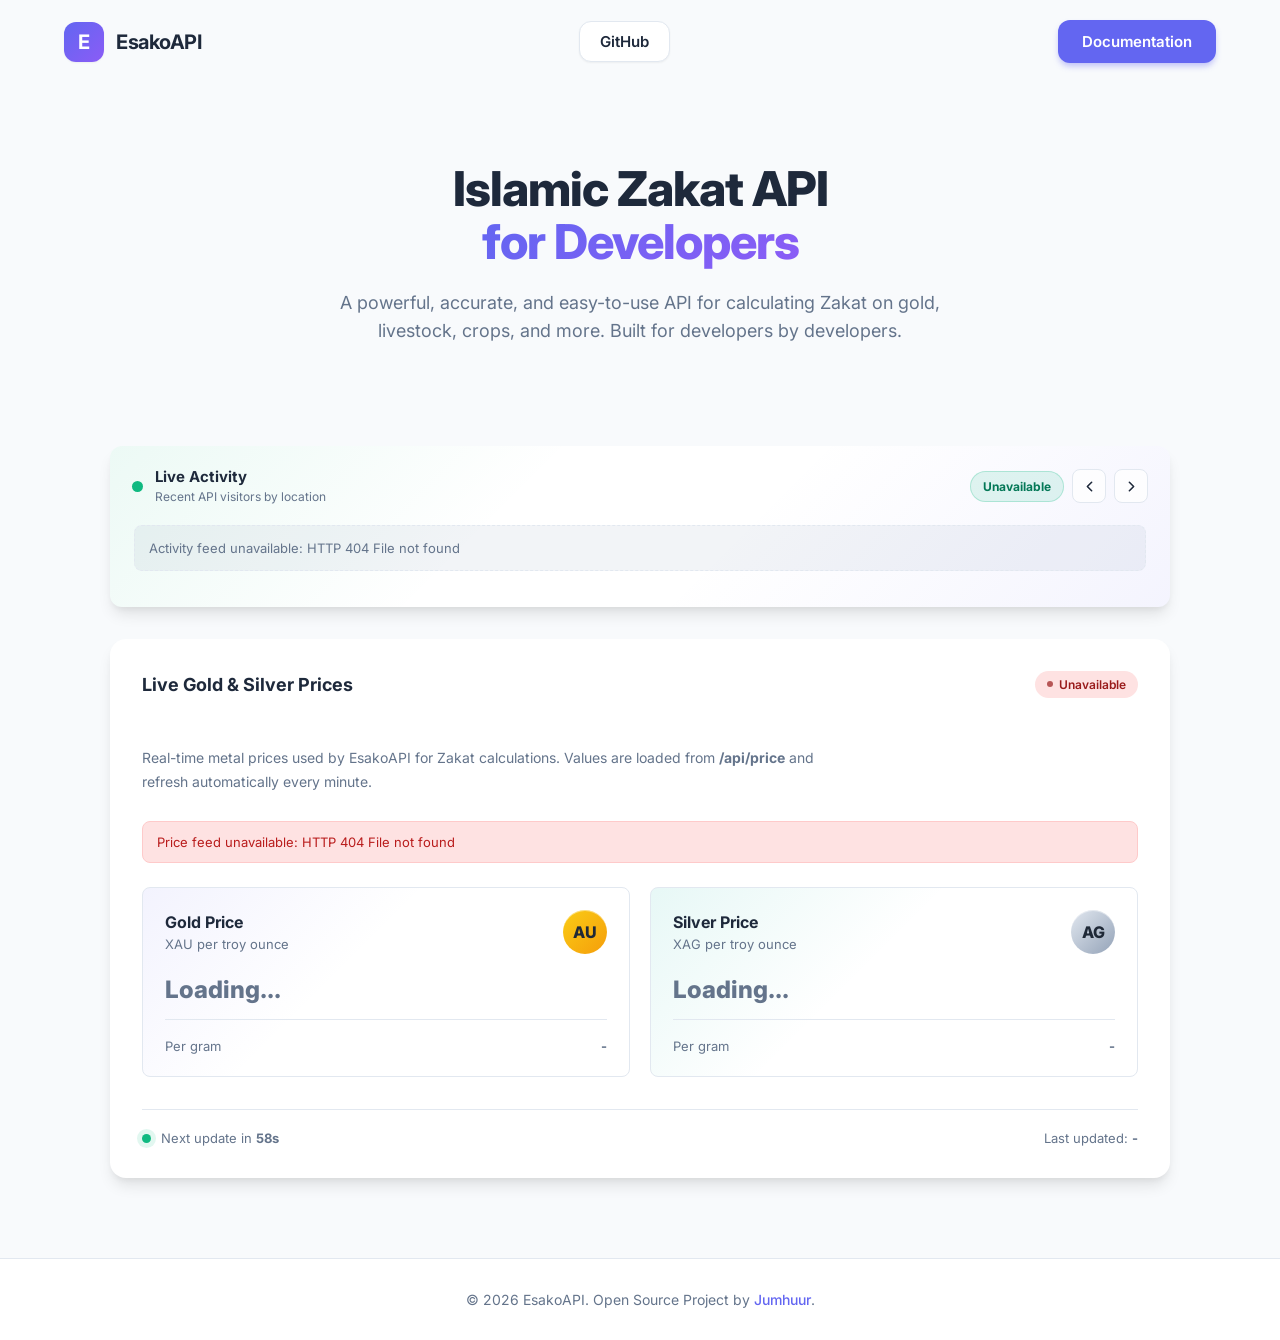
==== commit 2aa7731e: "Implemented a live section to track gold and silver prices with automatic updates every 60 seconds." ====
--- a/static/index.html
+++ b/static/index.html
@@ -520,42 +520,120 @@
 
       .online-card {
         background: var(--card);
-        border-radius: var(--radius);
-        padding: 16px 24px;
-        box-shadow: var(--shadow);
+        border-radius: 12px;
+        padding: 22px;
+        box-shadow: var(--shadow-lg);
+        display: flex;
+        flex-direction: column;
+        gap: 18px;
+        overflow: hidden;
+        position: relative;
+      }
+
+      .online-card::before {
+        content: "";
+        position: absolute;
+        inset: 0;
+        background:
+          linear-gradient(135deg, rgba(16, 185, 129, 0.08), transparent 38%),
+          linear-gradient(315deg, rgba(99, 102, 241, 0.07), transparent 42%);
+        pointer-events: none;
+      }
+
+      .online-header {
+        display: flex;
+        align-items: center;
+        justify-content: space-between;
+        gap: 16px;
+        position: relative;
+        z-index: 1;
+        width: 100%;
+      }
+
+      .online-title {
+        display: flex;
+        align-items: center;
+        gap: 12px;
+        min-width: 0;
+      }
+
+      .online-title-text {
+        display: flex;
+        flex-direction: column;
+        gap: 3px;
+      }
+
+      .online-title-text strong {
+        color: var(--text-main);
+        font-size: 15px;
+        line-height: 1.2;
+      }
+
+      .online-title-text span {
+        color: var(--text-muted);
+        font-size: 12px;
+        line-height: 1.3;
+      }
+
+      .live-count-badge {
+        color: #047857;
+        background: rgba(16, 185, 129, 0.12);
+        border: 1px solid rgba(16, 185, 129, 0.24);
+        border-radius: 999px;
+        padding: 7px 12px;
+        font-size: 12px;
+        font-weight: 700;
+        white-space: nowrap;
+      }
+
+      .online-actions {
+        display: flex;
+        align-items: center;
+        gap: 8px;
+        margin-left: auto;
+      }
+
+      .online-scroll-btn {
+        width: 34px;
+        height: 34px;
+        border-radius: 8px;
         border: 1px solid var(--border);
-        display: flex;
-        align-items: center;
-        gap: 20px;
-        overflow-x: auto;
-        scrollbar-width: none;
-      }
-
-      .online-card::-webkit-scrollbar {
-        display: none;
-      }
-
-      .online-header {
-        height: 30px;
-        display: flex;
-        align-items: center;
-        gap: 8px;
-        white-space: nowrap;
-        padding-right: 20px;
-        border-right: 1px solid var(--border);
-        position: sticky;
-        left: 0;
-        background: var(--card);
-        z-index: 10;
+        background: rgba(255, 255, 255, 0.72);
+        color: var(--text-main);
+        display: grid;
+        place-items: center;
+        cursor: pointer;
+        font-size: 18px;
+        line-height: 1;
+        transition: all 0.2s ease;
+      }
+
+      .online-scroll-btn svg {
+        width: 17px;
+        height: 17px;
+        stroke-width: 2.25;
+      }
+
+      .online-scroll-btn:hover {
+        border-color: var(--primary);
+        color: var(--primary);
+        transform: translateY(-1px);
+      }
+
+      @media (prefers-color-scheme: dark) {
+        .online-scroll-btn {
+          background: rgba(15, 23, 42, 0.48);
+        }
       }
 
       .pulse {
-        width: 8px;
-        height: 8px;
+        width: 11px;
+        height: 11px;
         background: #10b981;
         border-radius: 50%;
         box-shadow: 0 0 0 rgba(16, 185, 129, 0.4);
         animation: pulse 2s infinite;
+        flex: 0 0 auto;
       }
 
       @keyframes pulse {
@@ -575,33 +653,93 @@
       .user-list {
         display: flex;
         gap: 12px;
-        align-items: center;
+        position: relative;
+        z-index: 1;
+        width: 100%;
+        overflow-x: auto;
+        overflow-y: hidden;
+        padding: 2px 2px 14px;
+        scroll-behavior: smooth;
+        scroll-snap-type: x mandatory;
+        scrollbar-width: none;
+      }
+
+      .user-list::-webkit-scrollbar {
+        display: none;
       }
 
       .user-item {
         display: flex;
         align-items: center;
-        gap: 8px;
-        background: var(--bg);
-        padding: 6px 14px;
-        border-radius: 20px;
+        gap: 10px;
+        background: rgba(255, 255, 255, 0.72);
+        padding: 12px;
+        border-radius: 8px;
         font-size: 13px;
         font-weight: 500;
+        min-width: 260px;
+        flex: 0 0 260px;
+        border: 1px solid rgba(226, 232, 240, 0.85);
+        transition: all 0.2s ease;
+        scroll-snap-align: start;
+      }
+
+      @media (prefers-color-scheme: dark) {
+        .user-item {
+          background: rgba(15, 23, 42, 0.42);
+          border-color: rgba(51, 65, 85, 0.8);
+        }
+      }
+
+      .user-avatar {
+        width: 34px;
+        height: 34px;
+        border-radius: 8px;
+        display: grid;
+        place-items: center;
+        color: white;
+        background: linear-gradient(135deg, #0f766e, var(--primary));
+        font-size: 12px;
+        font-weight: 800;
+        flex: 0 0 auto;
+        text-transform: uppercase;
+      }
+
+      .user-details {
+        display: flex;
+        flex-direction: column;
+        gap: 4px;
+        min-width: 0;
+      }
+
+      .user-location {
+        color: var(--text-main);
+        font-weight: 700;
+        overflow: hidden;
+        text-overflow: ellipsis;
         white-space: nowrap;
-        border: 1px solid var(--border);
-        transition: all 0.2s ease;
-      }
-
-      .user-item span {
-        display: flex;
-        justify-content: center;
-        align-items: center;
-        column-gap: 5px;
+      }
+
+      .user-meta {
+        display: flex;
+        align-items: center;
+        gap: 6px;
+        color: var(--text-muted);
+        font-size: 12px;
+        min-width: 0;
+      }
+
+      .user-meta img {
+        width: 16px;
+        height: 16px;
+        border-radius: 50%;
+        flex: 0 0 auto;
       }
 
       .user-item:hover {
         border-color: var(--primary);
         transform: translateY(-1px);
+        box-shadow: var(--shadow-sm);
       }
 
       .city-tag {
@@ -613,6 +751,17 @@
         border-radius: 6px;
       }
 
+      .online-state {
+        color: var(--text-muted);
+        background: rgba(148, 163, 184, 0.12);
+        border: 1px dashed var(--border);
+        border-radius: 8px;
+        padding: 14px;
+        font-size: 13px;
+        min-width: 100%;
+        flex: 0 0 100%;
+      }
+
       @media (max-width: 640px) {
         .price-card {
           padding: 18px;
@@ -623,14 +772,22 @@
         }
 
         .online-header {
-          border-right: none;
-          padding-right: 0;
+          align-items: flex-start;
+          flex-direction: column;
+        }
+
+        .online-actions {
+          width: 100%;
+          justify-content: space-between;
         }
 
         .online-card {
-          flex-direction: column;
-          align-items: flex-start;
-          gap: 12px;
+          padding: 18px;
+        }
+
+        .user-item {
+          min-width: 245px;
+          flex-basis: 245px;
         }
       }
     </style>
@@ -666,31 +823,86 @@
     <section class="online-users">
       <div class="online-card">
         <div class="online-header">
-          <div class="pulse"></div>
-          <span style="font-weight: 700; font-size: 14px"
-            >Live Activity <span id="live-count"></span
-          ></span>
+          <div class="online-title">
+            <div class="pulse"></div>
+            <div class="online-title-text">
+              <strong>Live Activity</strong>
+              <span>Recent API visitors by location</span>
+            </div>
+          </div>
+          <div class="online-actions">
+            <span id="live-count" class="live-count-badge">Loading</span>
+            <button
+              class="online-scroll-btn"
+              type="button"
+              data-online-scroll="-1"
+              aria-label="Scroll users left"
+            >
+              <svg
+                aria-hidden="true"
+                viewBox="0 0 24 24"
+                fill="none"
+                stroke="currentColor"
+                stroke-linecap="round"
+                stroke-linejoin="round"
+              >
+                <path d="m15 18-6-6 6-6" />
+              </svg>
+            </button>
+            <button
+              class="online-scroll-btn"
+              type="button"
+              data-online-scroll="1"
+              aria-label="Scroll users right"
+            >
+              <svg
+                aria-hidden="true"
+                viewBox="0 0 24 24"
+                fill="none"
+                stroke="currentColor"
+                stroke-linecap="round"
+                stroke-linejoin="round"
+              >
+                <path d="m9 18 6-6-6-6" />
+              </svg>
+            </button>
+          </div>
         </div>
         <div class="user-list" id="online-user-list">
           <div class="user-item">
-            <span>User #4201</span>
-            <span class="city-tag">Hargeisa</span>
+            <div class="user-avatar">HG</div>
+            <div class="user-details">
+              <span class="user-location">Hargeisa</span>
+              <span class="user-meta">Somalia</span>
+            </div>
           </div>
           <div class="user-item">
-            <span>User #3182</span>
-            <span class="city-tag">Mogadishu</span>
+            <div class="user-avatar">MG</div>
+            <div class="user-details">
+              <span class="user-location">Mogadishu</span>
+              <span class="user-meta">Somalia</span>
+            </div>
           </div>
           <div class="user-item">
-            <span>User #9021</span>
-            <span class="city-tag">Garowe</span>
+            <div class="user-avatar">GR</div>
+            <div class="user-details">
+              <span class="user-location">Garowe</span>
+              <span class="user-meta">Somalia</span>
+            </div>
           </div>
           <div class="user-item">
-            <span>User #5564</span>
-            <span class="city-tag">Borama</span>
+            <div class="user-avatar">BR</div>
+            <div class="user-details">
+              <span class="user-location">Borama</span>
+              <span class="user-meta">Somalia</span>
+            </div>
           </div>
           <div class="user-item">
-            <span>User #1290</span>
-            <span class="city-tag">Kismayo</span>
+            <div class="user-avatar">KM</div>
+            <div class="user-details">
+              <span class="user-location">Kismayo</span>
+              <span class="user-meta">Somalia</span>
+            </div>
           </div>
         </div>
       </div>
@@ -719,7 +931,7 @@
                   <strong>Gold Price</strong>
                   <span>XAU per troy ounce</span>
                 </div>
-                <div class="metal-icon gold">Au</div>
+                <div class="metal-icon gold">AU</div>
               </div>
               <div id="gold-ounce" class="price-value loading">Loading...</div>
             </div>
@@ -736,7 +948,7 @@
                   <strong>Silver Price</strong>
                   <span>XAG per troy ounce</span>
                 </div>
-                <div class="metal-icon silver">Ag</div>
+                <div class="metal-icon silver">AG</div>
               </div>
               <div id="silver-ounce" class="price-value loading">
                 Loading...
@@ -779,7 +991,9 @@
       const priceUpdated = document.getElementById("price-updated");
       const priceCountdown = document.getElementById("price-countdown");
       const priceError = document.getElementById("price-error");
+      const onlineUserList = document.getElementById("online-user-list");
       let secondsUntilRefresh = PRICE_REFRESH_SECONDS;
+      let isOnlineCarouselPaused = false;
 
       const usdFormatter = new Intl.NumberFormat("en-US", {
         style: "currency",
@@ -828,6 +1042,53 @@
         });
       }
 
+      function escapeHtml(value) {
+        return String(value).replace(/[&<>"']/g, (char) => {
+          const entities = {
+            "&": "&amp;",
+            "<": "&lt;",
+            ">": "&gt;",
+            '"': "&quot;",
+            "'": "&#39;",
+          };
+          return entities[char];
+        });
+      }
+
+      function scrollOnlineUsers(direction = 1) {
+        if (!onlineUserList) return;
+        const firstUser = onlineUserList.querySelector(".user-item");
+        const cardWidth = firstUser ? firstUser.offsetWidth + 12 : 272;
+        const maxScroll =
+          onlineUserList.scrollWidth - onlineUserList.clientWidth;
+
+        if (maxScroll <= 0) return;
+
+        const nextLeft = onlineUserList.scrollLeft + cardWidth * direction;
+        const targetLeft =
+          nextLeft > maxScroll ? 0 : nextLeft < 0 ? maxScroll : nextLeft;
+
+        onlineUserList.scrollTo({
+          left: targetLeft,
+          behavior: "smooth",
+        });
+      }
+
+      document.querySelectorAll("[data-online-scroll]").forEach((button) => {
+        button.addEventListener("click", () => {
+          scrollOnlineUsers(Number(button.dataset.onlineScroll));
+        });
+      });
+
+      if (onlineUserList) {
+        onlineUserList.addEventListener("mouseenter", () => {
+          isOnlineCarouselPaused = true;
+        });
+        onlineUserList.addEventListener("mouseleave", () => {
+          isOnlineCarouselPaused = false;
+        });
+      }
+
       async function fetchMetalPrices() {
         setPriceStatus("Updating", "loading");
         showPriceError();
@@ -861,7 +1122,9 @@
       }
 
       async function fetchLiveActivity() {
-        const userList = document.getElementById("online-user-list");
+        const userList = onlineUserList;
+        if (!userList) return;
+
         try {
           const response = await fetch("/api/online");
           if (!response.ok)
@@ -871,42 +1134,65 @@
 
           const countSpan = document.getElementById("live-count");
           if (countSpan) {
-            countSpan.textContent = `(${users ? users.length : 0})`;
+            const totalUsers = users ? users.length : 0;
+            countSpan.textContent = `${totalUsers} online`;
           }
 
           if (!users || users.length === 0) {
-            userList.innerHTML = `<div style="color: var(--text-muted); font-size: 13px; font-style: italic;">No active users right now</div>`;
+            userList.innerHTML = `<div class="online-state">No active users right now</div>`;
             return;
           }
 
           userList.innerHTML = users
             .reverse()
+            .slice(0, 12)
             .map((user) => {
-              const ip = user.ip || "0.0.0.0";
-              const ipLastPart = ip.includes(".")
-                ? ip.split(".").slice(-1)[0]
-                : ip.includes(":")
-                  ? ip.split(":").slice(-1)[0]
-                  : "???";
-              const randomId = Math.floor(Math.random() * 1000);
+              const city = user.city || "Unknown";
+              const country = /^[A-Z]{2}$/i.test(user.country || "")
+                ? user.country.toUpperCase()
+                : "SO";
+              const org = user.org || "API visitor";
+              const initials = city
+                .split(/\s+/)
+                .filter(Boolean)
+                .slice(0, 2)
+                .map((part) => part[0])
+                .join("")
+                .padEnd(2, country[0] || "U")
+                .slice(0, 2);
 
               return `
             <div class="user-item">
-              <span>User <img src="https://flagsapi.com/${user.country}/flat/16.png"></span>
-              <span class="city-tag">${user.city || "Unknown"}</span>
+              <div class="user-avatar">${escapeHtml(initials)}</div>
+              <div class="user-details">
+                <span class="user-location">${escapeHtml(city)}</span>
+                <span class="user-meta">
+                  <img src="https://flagsapi.com/${country}/flat/16.png" alt="">
+                  ${escapeHtml(country)}
+                </span>
+              </div>
             </div>
           `;
             })
             .join("");
         } catch (err) {
           console.error("Live Activity Error:", err);
-          userList.innerHTML = `<div style="color: #ef4444; font-size: 12px;">Activity feed unavailable: ${err.message}</div>`;
+          const countSpan = document.getElementById("live-count");
+          if (countSpan) {
+            countSpan.textContent = "Unavailable";
+          }
+          userList.innerHTML = `<div class="online-state">Activity feed unavailable: ${escapeHtml(err.message)}</div>`;
         }
       }
 
       // Wicitaan markasta 60 seconds
       fetchLiveActivity();
       setInterval(fetchLiveActivity, 60000);
+      setInterval(() => {
+        if (!isOnlineCarouselPaused) {
+          scrollOnlineUsers(1);
+        }
+      }, 4500);
 
       fetchMetalPrices();
       setInterval(fetchMetalPrices, PRICE_REFRESH_SECONDS * 1000);
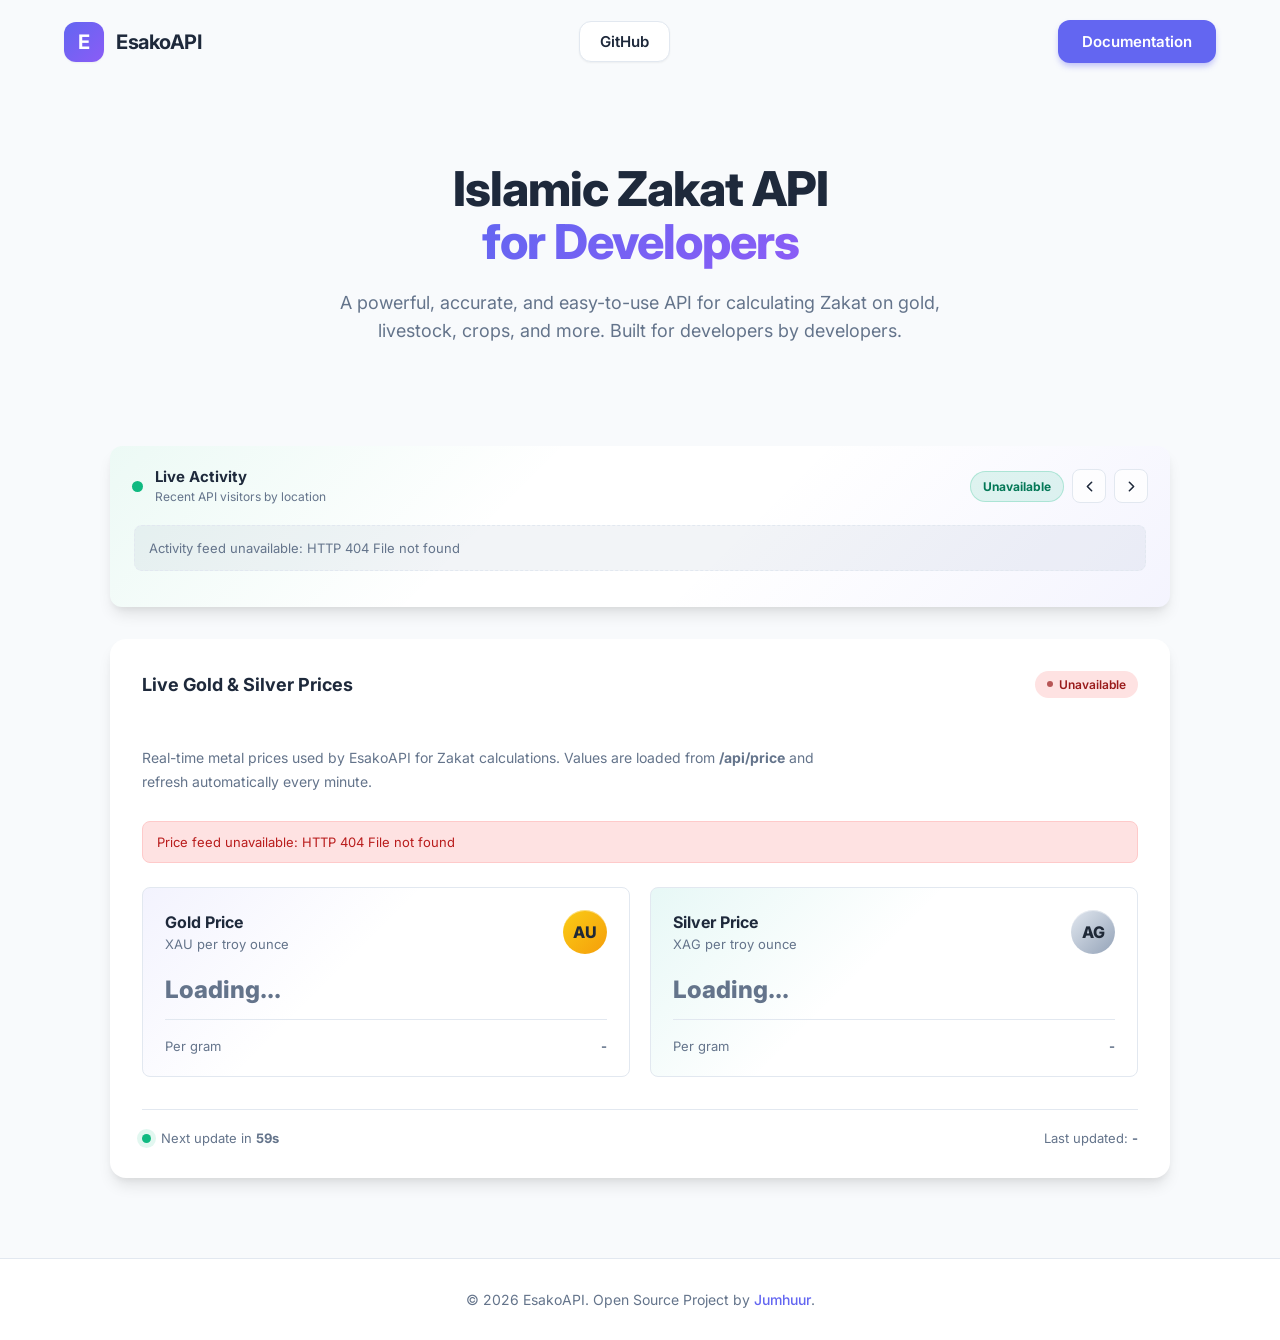
==== commit 6e608bbc: "stop outo scroll" ====
--- a/static/index.html
+++ b/static/index.html
@@ -993,7 +993,7 @@
       const priceError = document.getElementById("price-error");
       const onlineUserList = document.getElementById("online-user-list");
       let secondsUntilRefresh = PRICE_REFRESH_SECONDS;
-      let isOnlineCarouselPaused = false;
+      let isOnlineCarouselPaused = true;
 
       const usdFormatter = new Intl.NumberFormat("en-US", {
         style: "currency",
@@ -1188,11 +1188,11 @@
       // Wicitaan markasta 60 seconds
       fetchLiveActivity();
       setInterval(fetchLiveActivity, 60000);
-      setInterval(() => {
-        if (!isOnlineCarouselPaused) {
-          scrollOnlineUsers(1);
-        }
-      }, 4500);
+      // setInterval(() => {
+      //   if (!isOnlineCarouselPaused) {
+      //     scrollOnlineUsers(1);
+      //   }
+      // }, 4500);
 
       fetchMetalPrices();
       setInterval(fetchMetalPrices, PRICE_REFRESH_SECONDS * 1000);
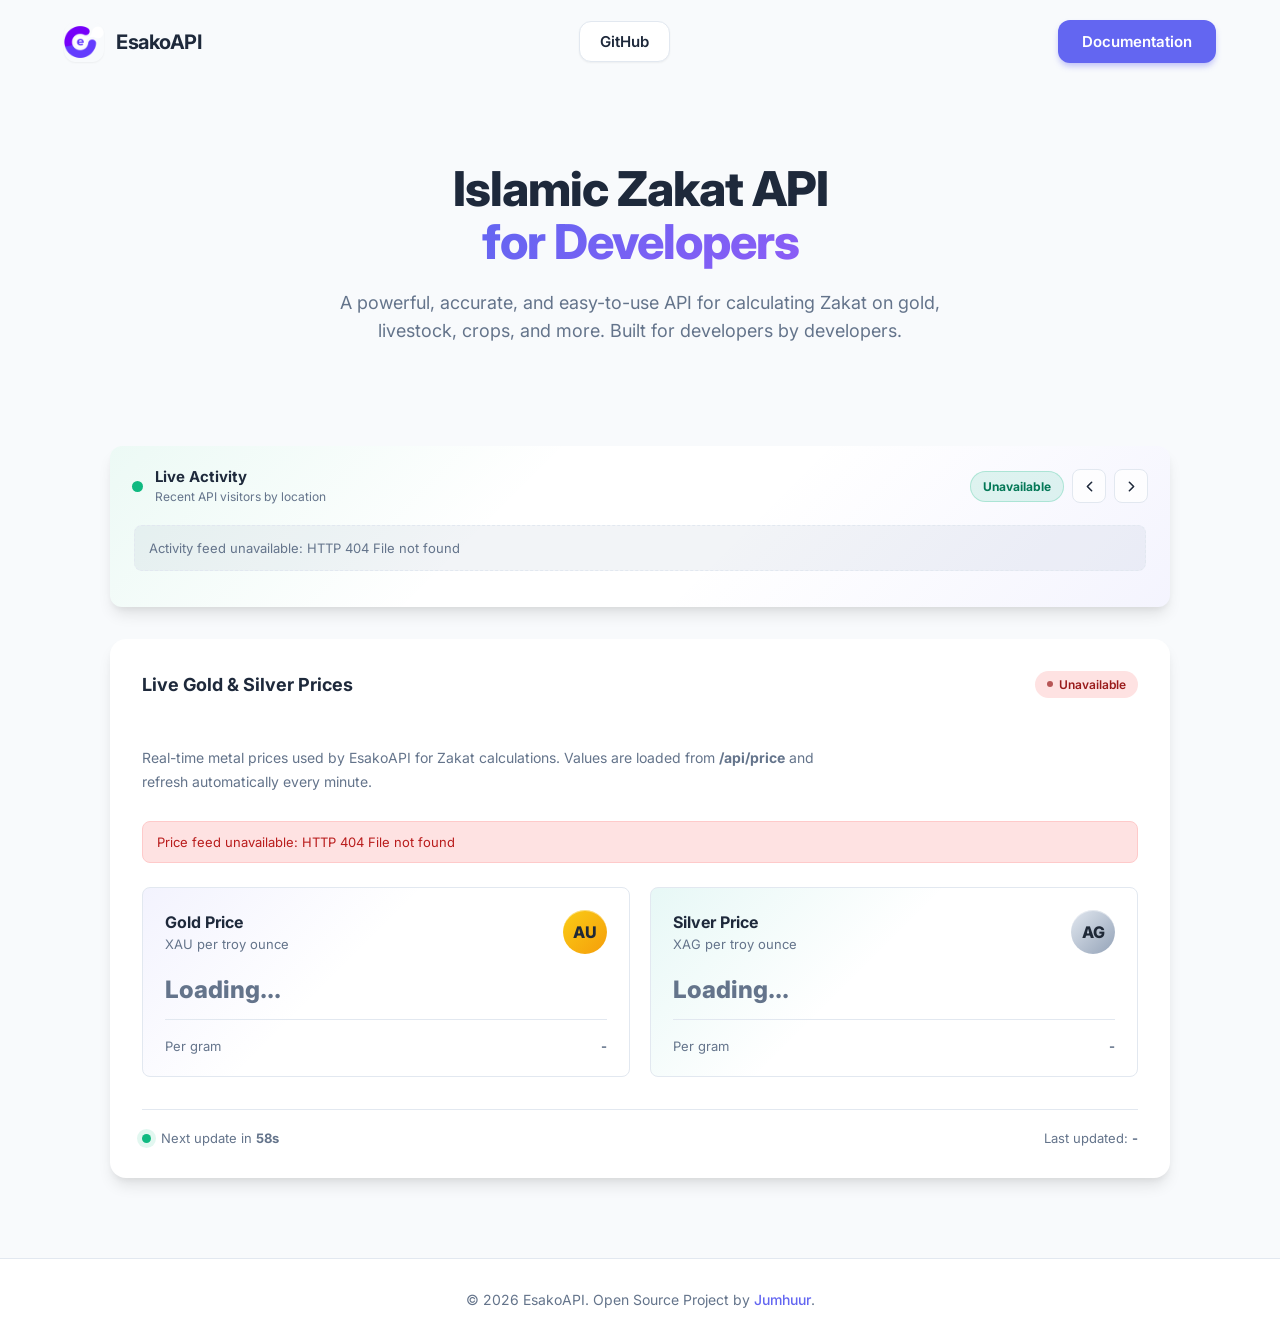
==== commit 505817f9: "Refactored static file structure by organizing and separating HTML, CSS, and JavaScript files for be" ====
--- a/static/index.html
+++ b/static/index.html
@@ -6,10 +6,60 @@
     <title>EsakoAPI - Islamic Zakat API for Developers</title>
     <meta
       name="description"
-      content="EsakoAPI is a modern and accurate Zakat calculation API built with Python."
+      content="EsakoAPI is a free, open-source Islamic Zakat calculation API for developers, built with Python and FastAPI."
+    />
+    <meta
+      name="keywords"
+      content="EsakoAPI, Zakat API, Islamic API, Zakat calculator, FastAPI, gold zakat, silver zakat, livestock zakat, crop zakat"
+    />
+    <meta name="author" content="Jumhuur" />
+    <meta name="robots" content="index, follow" />
+    <meta name="application-name" content="EsakoAPI" />
+    <link rel="canonical" href="https://esakoapi.org/" />
+
+    <meta property="og:site_name" content="EsakoAPI" />
+    <meta property="og:type" content="website" />
+    <meta property="og:locale" content="en_US" />
+    <meta property="og:url" content="https://esakoapi.org/" />
+    <meta
+      property="og:title"
+      content="EsakoAPI - Islamic Zakat API for Developers"
+    />
+    <meta
+      property="og:description"
+      content="A free, open-source API for calculating Zakat on money, gold, silver, livestock, crops, and more."
+    />
+    <meta
+      property="og:image"
+      content="https://esakoapi.org/static/images/icon-512x512.png"
+    />
+    <meta property="og:image:width" content="512" />
+    <meta property="og:image:height" content="512" />
+    <meta property="og:image:alt" content="EsakoAPI logo" />
+
+    <meta name="twitter:card" content="summary" />
+    <meta
+      name="twitter:title"
+      content="EsakoAPI - Islamic Zakat API for Developers"
+    />
+    <meta
+      name="twitter:description"
+      content="A free, open-source API for calculating Zakat on money, gold, silver, livestock, crops, and more."
+    />
+    <meta
+      name="twitter:image"
+      content="https://esakoapi.org/static/images/icon-512x512.png"
     />
     <!-- Theme color for mobile browsers -->
     <meta name="theme-color" content="#6366f1" />
+    <link rel="icon" href="/static/images/Favicon.ico" sizes="any" />
+    <link
+      rel="icon"
+      type="image/png"
+      sizes="192x192"
+      href="/static/images/icon-192x192.png"
+    />
+    <link rel="apple-touch-icon" href="/static/images/icon-192x192.png" />
 
     <!-- Google Fonts: Inter -->
     <link rel="preconnect" href="https://fonts.googleapis.com" />
@@ -19,797 +69,44 @@
       rel="stylesheet"
     />
 
-    <style>
-      :root {
-        --primary: #6366f1;
-        --primary-dark: #4f46e5;
-        --bg: #f8fafc;
-        --card: #ffffff;
-        --text-main: #1e293b;
-        --text-muted: #64748b;
-        --border: #e2e8f0;
-        --radius: 16px;
-        --shadow-sm: 0 1px 2px 0 rgb(0 0 0 / 0.05);
-        --shadow:
-          0 4px 6px -1px rgb(0 0 0 / 0.1), 0 2px 4px -2px rgb(0 0 0 / 0.1);
-        --shadow-lg:
-          0 10px 15px -3px rgb(0 0 0 / 0.1), 0 4px 6px -2px rgb(0 0 0 / 0.05);
-        --input-bg: #ffffff;
+    <script type="application/ld+json">
+      {
+        "@context": "https://schema.org",
+        "@type": "SoftwareApplication",
+        "name": "EsakoAPI",
+        "applicationCategory": "DeveloperApplication",
+        "operatingSystem": "Any",
+        "url": "https://esakoapi.org/",
+        "description": "A free, open-source Islamic Zakat calculation API for developers.",
+        "author": {
+          "@type": "Person",
+          "name": "Jumhuur",
+          "url": "https://github.com/jumhuur"
+        },
+        "programmingLanguage": "Python",
+        "isAccessibleForFree": true
       }
-
-      @media (prefers-color-scheme: dark) {
-        :root {
-          --primary: #818cf8;
-          --primary-dark: #6366f1;
-          --bg: #0f172a;
-          --card: #1e293b;
-          --text-main: #f1f5f9;
-          --text-muted: #94a3b8;
-          --border: #334155;
-          --shadow-sm: 0 1px 2px 0 rgb(0 0 0 / 0.3);
-          --shadow:
-            0 4px 6px -1px rgb(0 0 0 / 0.3), 0 2px 4px -2px rgb(0 0 0 / 0.3);
-          --shadow-lg:
-            0 10px 15px -3px rgb(0 0 0 / 0.3), 0 4px 6px -2px rgb(0 0 0 / 0.2);
-          --input-bg: #020617;
-        }
-      }
-
-      * {
-        box-sizing: border-box;
-        margin: 0;
-        padding: 0;
-        font-family: "Inter", sans-serif;
-      }
-
-      body {
-        background-color: var(--bg);
-        color: var(--text-main);
-        min-height: 100vh;
-        display: flex;
-        flex-direction: column;
-        align-items: center;
-      }
-
-      /* Navbar */
-      .navbar {
-        width: 100%;
-        max-width: 1200px;
-        padding: 20px 24px;
-        display: flex;
-        justify-content: space-between;
-        align-items: center;
-      }
-
-      .brand {
-        display: flex;
-        align-items: center;
-        gap: 12px;
-        text-decoration: none;
-      }
-
-      .brand-logo {
-        width: 40px;
-        height: 40px;
-        background: linear-gradient(135deg, var(--primary), #8b5cf6);
-        color: white;
-        border-radius: 12px;
-        display: flex;
-        align-items: center;
-        justify-content: center;
-        font-weight: 700;
-        font-size: 20px;
-        box-shadow: var(--shadow-sm);
-      }
-
-      .brand-text {
-        font-size: 20px;
-        font-weight: 700;
-        color: var(--text-main);
-        letter-spacing: -0.5px;
-      }
-
-      /* Hero Section */
-      .hero {
-        text-align: center;
-        padding: 80px 20px 60px;
-        max-width: 800px;
-      }
-
-      .hero h1 {
-        font-size: 48px;
-        font-weight: 800;
-        color: var(--text-main);
-        margin-bottom: 20px;
-        line-height: 1.1;
-        letter-spacing: -1px;
-      }
-
-      .hero h1 span {
-        color: var(--primary);
-        background: linear-gradient(135deg, var(--primary), #8b5cf6);
-        -webkit-background-clip: text;
-        -webkit-text-fill-color: transparent;
-      }
-
-      .hero p {
-        font-size: 18px;
-        color: var(--text-muted);
-        margin-bottom: 40px;
-        line-height: 1.6;
-        max-width: 600px;
-        margin-left: auto;
-        margin-right: auto;
-      }
-
-      /* Buttons */
-      .btn {
-        display: inline-flex;
-        align-items: center;
-        justify-content: center;
-        padding: 12px 24px;
-        border-radius: 12px;
-        font-weight: 600;
-        font-size: 15px;
-        cursor: pointer;
-        transition: all 0.2s cubic-bezier(0.4, 0, 0.2, 1);
-        border: none;
-        text-decoration: none;
-      }
-
-      .btn-primary {
-        background: var(--primary);
-        color: white;
-        box-shadow: 0 4px 6px -1px rgba(99, 102, 241, 0.4);
-      }
-
-      .btn-primary:active {
-        transform: translateY(1px);
-      }
-
-      .btn-primary:hover {
-        background-color: var(--primary-dark);
-        box-shadow: 0 10px 15px -3px rgba(99, 102, 241, 0.4);
-        transform: translateY(-2px);
-      }
-
-      .btn-outline {
-        background: var(--card);
-        color: var(--text-main);
-        border: 1px solid var(--border);
-        box-shadow: var(--shadow-sm);
-      }
-
-      .btn-outline:hover {
-        border-color: var(--primary);
-        color: var(--primary);
-        background: var(--bg);
-      }
-
-      /* Live Price Section */
-      .price-container {
-        width: 100%;
-        max-width: 1100px;
-        padding: 0 20px 80px;
-      }
-
-      .card {
-        background: var(--card);
-        border-radius: var(--radius);
-        padding: 32px;
-        box-shadow: var(--shadow-lg);
-        /* border: 1px solid rgba(226, 232, 240, 0.6); */
-        display: flex;
-        flex-direction: column;
-        height: 100%;
-      }
-
-      .price-board {
-        gap: 24px;
-      }
-
-      .price-summary {
-        color: var(--text-muted);
-        font-size: 14px;
-        line-height: 1.7;
-        max-width: 680px;
-        margin-bottom: 4px;
-      }
-
-      .price-grid {
-        display: grid;
-        grid-template-columns: repeat(2, minmax(0, 1fr));
-        gap: 20px;
-      }
-
-      .price-card {
-        border: 1px solid var(--border);
-        border-radius: 8px;
-        padding: 22px;
-        background:
-          linear-gradient(135deg, rgba(99, 102, 241, 0.08), transparent 42%),
-          var(--input-bg);
-        min-height: 190px;
-        display: flex;
-        flex-direction: column;
-        justify-content: space-between;
-      }
-
-      .price-card.silver {
-        background:
-          linear-gradient(135deg, rgba(20, 184, 166, 0.1), transparent 44%),
-          var(--input-bg);
-      }
-
-      .metal-label {
-        display: flex;
-        align-items: center;
-        justify-content: space-between;
-        gap: 16px;
-        margin-bottom: 24px;
-      }
-
-      .metal-name {
-        display: flex;
-        flex-direction: column;
-        gap: 4px;
-        min-width: 0;
-      }
-
-      .metal-name strong {
-        color: var(--text-main);
-        font-size: 16px;
-      }
-
-      .metal-name span {
-        color: var(--text-muted);
-        font-size: 13px;
-      }
-
-      .metal-icon {
-        width: 44px;
-        height: 44px;
-        border-radius: 50%;
-        display: grid;
-        place-items: center;
-        font-weight: 800;
-        color: #1f2937;
-        flex: 0 0 auto;
-        box-shadow: inset 0 1px 0 rgba(255, 255, 255, 0.45);
-      }
-
-      .metal-icon.gold {
-        background: linear-gradient(135deg, #facc15, #f59e0b);
-      }
-
-      .metal-icon.silver {
-        background: linear-gradient(135deg, #e2e8f0, #94a3b8);
-      }
-
-      .price-value {
-        color: var(--text-main);
-        font-size: 34px;
-        font-weight: 800;
-        line-height: 1;
-        letter-spacing: 0;
-        margin-bottom: 10px;
-      }
-
-      .price-value.loading {
-        color: var(--text-muted);
-        font-size: 24px;
-      }
-
-      .price-meta {
-        color: var(--text-muted);
-        font-size: 13px;
-        display: flex;
-        justify-content: space-between;
-        gap: 12px;
-        flex-wrap: wrap;
-        padding-top: 18px;
-        border-top: 1px solid var(--border);
-      }
-
-      .price-toolbar {
-        display: flex;
-        align-items: center;
-        justify-content: space-between;
-        gap: 16px;
-        margin-top: 8px;
-        padding-top: 20px;
-        border-top: 1px solid var(--border);
-        color: var(--text-muted);
-        font-size: 13px;
-        flex-wrap: wrap;
-      }
-
-      .price-refresh {
-        display: inline-flex;
-        align-items: center;
-        gap: 10px;
-      }
-
-      .refresh-dot {
-        width: 9px;
-        height: 9px;
-        border-radius: 50%;
-        background: #10b981;
-        box-shadow: 0 0 0 5px rgba(16, 185, 129, 0.12);
-      }
-
-      .price-error {
-        color: #b91c1c;
-        background: #fee2e2;
-        border: 1px solid #fecaca;
-        border-radius: 8px;
-        padding: 12px 14px;
-        font-size: 13px;
-        display: none;
-      }
-
-      .section-header {
-        margin-bottom: 24px;
-        display: flex;
-        align-items: center;
-        justify-content: space-between;
-      }
-
-      .section-title {
-        font-size: 18px;
-        font-weight: 700;
-        color: var(--text-main);
-      }
-
-      .form-group {
-        margin-bottom: 20px;
-      }
-
-      label {
-        display: block;
-        font-size: 13px;
-        font-weight: 600;
-        color: var(--text-muted);
-        margin-bottom: 8px;
-        text-transform: uppercase;
-        letter-spacing: 0.5px;
-      }
-
-      input,
-      select,
-      textarea {
-        width: 100%;
-        padding: 14px 16px;
-        border-radius: 12px;
-        border: 1px solid var(--border);
-        font-size: 14px;
-        background: var(--input-bg);
-        color: var(--text-main);
-        transition: all 0.2s;
-        font-family: inherit;
-      }
-
-      input:focus,
-      select:focus,
-      textarea:focus {
-        outline: none;
-        border-color: var(--primary);
-        box-shadow: 0 0 0 4px rgba(99, 102, 241, 0.1);
-      }
-
-      textarea {
-        min-height: 140px;
-        resize: vertical;
-        font-family:
-          "ui-monospace", "SFMono-Regular", "Menlo", "Monaco", "Consolas",
-          monospace;
-        line-height: 1.5;
-      }
-
-      .row {
-        display: flex;
-        gap: 16px;
-      }
-
-      .col {
-        flex: 1;
-      }
-
-      .actions {
-        display: flex;
-        gap: 12px;
-        margin-top: 8px;
-      }
-
-      /* Response Area */
-      .response-container {
-        flex: 1;
-        display: flex;
-        flex-direction: column;
-        gap: 16px;
-        min-height: 0;
-      }
-
-      .response-area {
-        background: #0f172a;
-        color: #e2e8f0;
-        border-radius: 12px;
-        padding: 20px;
-        font-family:
-          "ui-monospace", "SFMono-Regular", "Menlo", "Monaco", "Consolas",
-          monospace;
-        font-size: 13px;
-        line-height: 1.6;
-        overflow: auto;
-        flex: 1;
-        min-height: 200px;
-        scrollbar-width: thin;
-        scrollbar-color: #334155 transparent;
-      }
-
-      .response-area::-webkit-scrollbar {
-        width: 8px;
-        height: 8px;
-      }
-
-      .response-area::-webkit-scrollbar-thumb {
-        background-color: #334155;
-        border-radius: 4px;
-      }
-
-      .status-badge {
-        font-size: 12px;
-        padding: 6px 12px;
-        border-radius: 20px;
-        background: #f1f5f9;
-        color: var(--text-muted);
-        font-weight: 600;
-        display: inline-flex;
-        align-items: center;
-        gap: 6px;
-      }
-
-      .status-badge::before {
-        content: "";
-        display: block;
-        width: 6px;
-        height: 6px;
-        border-radius: 50%;
-        background: currentColor;
-        opacity: 0.7;
-      }
-
-      /* Footer */
-      footer {
-        margin-top: auto;
-        border-top: 1px solid var(--border);
-        width: 100%;
-        padding: 32px 20px;
-        text-align: center;
-        color: var(--text-muted);
-        font-size: 14px;
-        background: var(--card);
-      }
-
-      footer a {
-        color: var(--primary);
-        text-decoration: none;
-        font-weight: 500;
-      }
-
-      footer a:hover {
-        text-decoration: underline;
-      }
-
-      /* Responsive */
-      @media (max-width: 900px) {
-        .price-grid {
-          grid-template-columns: 1fr;
-        }
-
-        .hero h1 {
-          font-size: 36px;
-        }
-      }
-
-      .online-users {
-        width: 100%;
-        max-width: 1100px;
-        padding: 0 20px 32px;
-      }
-
-      .online-card {
-        background: var(--card);
-        border-radius: 12px;
-        padding: 22px;
-        box-shadow: var(--shadow-lg);
-        display: flex;
-        flex-direction: column;
-        gap: 18px;
-        overflow: hidden;
-        position: relative;
-      }
-
-      .online-card::before {
-        content: "";
-        position: absolute;
-        inset: 0;
-        background:
-          linear-gradient(135deg, rgba(16, 185, 129, 0.08), transparent 38%),
-          linear-gradient(315deg, rgba(99, 102, 241, 0.07), transparent 42%);
-        pointer-events: none;
-      }
-
-      .online-header {
-        display: flex;
-        align-items: center;
-        justify-content: space-between;
-        gap: 16px;
-        position: relative;
-        z-index: 1;
-        width: 100%;
-      }
-
-      .online-title {
-        display: flex;
-        align-items: center;
-        gap: 12px;
-        min-width: 0;
-      }
-
-      .online-title-text {
-        display: flex;
-        flex-direction: column;
-        gap: 3px;
-      }
-
-      .online-title-text strong {
-        color: var(--text-main);
-        font-size: 15px;
-        line-height: 1.2;
-      }
-
-      .online-title-text span {
-        color: var(--text-muted);
-        font-size: 12px;
-        line-height: 1.3;
-      }
-
-      .live-count-badge {
-        color: #047857;
-        background: rgba(16, 185, 129, 0.12);
-        border: 1px solid rgba(16, 185, 129, 0.24);
-        border-radius: 999px;
-        padding: 7px 12px;
-        font-size: 12px;
-        font-weight: 700;
-        white-space: nowrap;
-      }
-
-      .online-actions {
-        display: flex;
-        align-items: center;
-        gap: 8px;
-        margin-left: auto;
-      }
-
-      .online-scroll-btn {
-        width: 34px;
-        height: 34px;
-        border-radius: 8px;
-        border: 1px solid var(--border);
-        background: rgba(255, 255, 255, 0.72);
-        color: var(--text-main);
-        display: grid;
-        place-items: center;
-        cursor: pointer;
-        font-size: 18px;
-        line-height: 1;
-        transition: all 0.2s ease;
-      }
-
-      .online-scroll-btn svg {
-        width: 17px;
-        height: 17px;
-        stroke-width: 2.25;
-      }
-
-      .online-scroll-btn:hover {
-        border-color: var(--primary);
-        color: var(--primary);
-        transform: translateY(-1px);
-      }
-
-      @media (prefers-color-scheme: dark) {
-        .online-scroll-btn {
-          background: rgba(15, 23, 42, 0.48);
-        }
-      }
-
-      .pulse {
-        width: 11px;
-        height: 11px;
-        background: #10b981;
-        border-radius: 50%;
-        box-shadow: 0 0 0 rgba(16, 185, 129, 0.4);
-        animation: pulse 2s infinite;
-        flex: 0 0 auto;
-      }
-
-      @keyframes pulse {
-        0% {
-          box-shadow: 0 0 0 0 rgba(16, 185, 129, 0.7);
-        }
-
-        70% {
-          box-shadow: 0 0 0 10px rgba(16, 185, 129, 0);
-        }
-
-        100% {
-          box-shadow: 0 0 0 0 rgba(16, 185, 129, 0);
-        }
-      }
-
-      .user-list {
-        display: flex;
-        gap: 12px;
-        position: relative;
-        z-index: 1;
-        width: 100%;
-        overflow-x: auto;
-        overflow-y: hidden;
-        padding: 2px 2px 14px;
-        scroll-behavior: smooth;
-        scroll-snap-type: x mandatory;
-        scrollbar-width: none;
-      }
-
-      .user-list::-webkit-scrollbar {
-        display: none;
-      }
-
-      .user-item {
-        display: flex;
-        align-items: center;
-        gap: 10px;
-        background: rgba(255, 255, 255, 0.72);
-        padding: 12px;
-        border-radius: 8px;
-        font-size: 13px;
-        font-weight: 500;
-        min-width: 260px;
-        flex: 0 0 260px;
-        border: 1px solid rgba(226, 232, 240, 0.85);
-        transition: all 0.2s ease;
-        scroll-snap-align: start;
-      }
-
-      @media (prefers-color-scheme: dark) {
-        .user-item {
-          background: rgba(15, 23, 42, 0.42);
-          border-color: rgba(51, 65, 85, 0.8);
-        }
-      }
-
-      .user-avatar {
-        width: 34px;
-        height: 34px;
-        border-radius: 8px;
-        display: grid;
-        place-items: center;
-        color: white;
-        background: linear-gradient(135deg, #0f766e, var(--primary));
-        font-size: 12px;
-        font-weight: 800;
-        flex: 0 0 auto;
-        text-transform: uppercase;
-      }
-
-      .user-details {
-        display: flex;
-        flex-direction: column;
-        gap: 4px;
-        min-width: 0;
-      }
-
-      .user-location {
-        color: var(--text-main);
-        font-weight: 700;
-        overflow: hidden;
-        text-overflow: ellipsis;
-        white-space: nowrap;
-      }
-
-      .user-meta {
-        display: flex;
-        align-items: center;
-        gap: 6px;
-        color: var(--text-muted);
-        font-size: 12px;
-        min-width: 0;
-      }
-
-      .user-meta img {
-        width: 16px;
-        height: 16px;
-        border-radius: 50%;
-        flex: 0 0 auto;
-      }
-
-      .user-item:hover {
-        border-color: var(--primary);
-        transform: translateY(-1px);
-        box-shadow: var(--shadow-sm);
-      }
-
-      .city-tag {
-        color: var(--primary);
-        font-weight: 600;
-        font-size: 12px;
-        background: rgba(99, 102, 241, 0.1);
-        padding: 2px 8px;
-        border-radius: 6px;
-      }
-
-      .online-state {
-        color: var(--text-muted);
-        background: rgba(148, 163, 184, 0.12);
-        border: 1px dashed var(--border);
-        border-radius: 8px;
-        padding: 14px;
-        font-size: 13px;
-        min-width: 100%;
-        flex: 0 0 100%;
-      }
-
-      @media (max-width: 640px) {
-        .price-card {
-          padding: 18px;
-        }
-
-        .price-value {
-          font-size: 28px;
-        }
-
-        .online-header {
-          align-items: flex-start;
-          flex-direction: column;
-        }
-
-        .online-actions {
-          width: 100%;
-          justify-content: space-between;
-        }
-
-        .online-card {
-          padding: 18px;
-        }
-
-        .user-item {
-          min-width: 245px;
-          flex-basis: 245px;
-        }
-      }
-    </style>
+    </script>
+
+    <link rel="stylesheet" href="/static/css/styles.css" />
   </head>
 
   <body>
     <nav class="navbar">
       <a href="#" class="brand">
-        <div class="brand-logo">E</div>
+        <div class="brand-logo">
+          <img src="/static/images/icon-192x192.png" alt="" />
+        </div>
         <span class="brand-text">EsakoAPI</span>
       </a>
       <a
         href="https://github.com/jumhuur/E-sakoAPI"
         target="_blank"
-        class="btn btn-outline"
-        style="padding: 10px 20px"
+        class="btn btn-outline btn-sm"
       >
         GitHub
       </a>
-      <a href="/doc" class="btn btn-primary" style="margin-left: 10px">
-        Documentation
-      </a>
+      <a href="/doc" class="btn btn-primary nav-docs-link"> Documentation </a>
     </nav>
 
     <section class="hero">
@@ -980,231 +277,6 @@
       </p>
     </footer>
 
-    <script type="module">
-      const TROY_OUNCE_GRAMS = 31.1035;
-      const PRICE_REFRESH_SECONDS = 60;
-      const goldOunce = document.getElementById("gold-ounce");
-      const goldGram = document.getElementById("gold-gram");
-      const silverOunce = document.getElementById("silver-ounce");
-      const silverGram = document.getElementById("silver-gram");
-      const priceStatus = document.getElementById("price-status");
-      const priceUpdated = document.getElementById("price-updated");
-      const priceCountdown = document.getElementById("price-countdown");
-      const priceError = document.getElementById("price-error");
-      const onlineUserList = document.getElementById("online-user-list");
-      let secondsUntilRefresh = PRICE_REFRESH_SECONDS;
-      let isOnlineCarouselPaused = true;
-
-      const usdFormatter = new Intl.NumberFormat("en-US", {
-        style: "currency",
-        currency: "USD",
-        maximumFractionDigits: 2,
-      });
-
-      const gramFormatter = new Intl.NumberFormat("en-US", {
-        style: "currency",
-        currency: "USD",
-        maximumFractionDigits: 4,
-      });
-
-      function setPriceStatus(text, type = "ready") {
-        priceStatus.textContent = text;
-        if (type === "ok") {
-          priceStatus.style.background = "#dcfce7";
-          priceStatus.style.color = "#15803d";
-        } else if (type === "error") {
-          priceStatus.style.background = "#fee2e2";
-          priceStatus.style.color = "#991b1b";
-        } else {
-          priceStatus.style.background = "#e0f2fe";
-          priceStatus.style.color = "#0369a1";
-        }
-      }
-
-      function showPriceError(message = "") {
-        priceError.textContent = message;
-        priceError.style.display = message ? "block" : "none";
-      }
-
-      function updatePriceView(gold, silver) {
-        goldOunce.classList.remove("loading");
-        silverOunce.classList.remove("loading");
-        goldOunce.textContent = usdFormatter.format(gold);
-        silverOunce.textContent = usdFormatter.format(silver);
-        goldGram.textContent = gramFormatter.format(gold / TROY_OUNCE_GRAMS);
-        silverGram.textContent = gramFormatter.format(
-          silver / TROY_OUNCE_GRAMS,
-        );
-        priceUpdated.textContent = new Date().toLocaleTimeString([], {
-          hour: "2-digit",
-          minute: "2-digit",
-          second: "2-digit",
-        });
-      }
-
-      function escapeHtml(value) {
-        return String(value).replace(/[&<>"']/g, (char) => {
-          const entities = {
-            "&": "&amp;",
-            "<": "&lt;",
-            ">": "&gt;",
-            '"': "&quot;",
-            "'": "&#39;",
-          };
-          return entities[char];
-        });
-      }
-
-      function scrollOnlineUsers(direction = 1) {
-        if (!onlineUserList) return;
-        const firstUser = onlineUserList.querySelector(".user-item");
-        const cardWidth = firstUser ? firstUser.offsetWidth + 12 : 272;
-        const maxScroll =
-          onlineUserList.scrollWidth - onlineUserList.clientWidth;
-
-        if (maxScroll <= 0) return;
-
-        const nextLeft = onlineUserList.scrollLeft + cardWidth * direction;
-        const targetLeft =
-          nextLeft > maxScroll ? 0 : nextLeft < 0 ? maxScroll : nextLeft;
-
-        onlineUserList.scrollTo({
-          left: targetLeft,
-          behavior: "smooth",
-        });
-      }
-
-      document.querySelectorAll("[data-online-scroll]").forEach((button) => {
-        button.addEventListener("click", () => {
-          scrollOnlineUsers(Number(button.dataset.onlineScroll));
-        });
-      });
-
-      if (onlineUserList) {
-        onlineUserList.addEventListener("mouseenter", () => {
-          isOnlineCarouselPaused = true;
-        });
-        onlineUserList.addEventListener("mouseleave", () => {
-          isOnlineCarouselPaused = false;
-        });
-      }
-
-      async function fetchMetalPrices() {
-        setPriceStatus("Updating", "loading");
-        showPriceError();
-
-        try {
-          const response = await fetch("/api/price", {
-            headers: { Accept: "application/json" },
-            cache: "no-store",
-          });
-
-          if (!response.ok) {
-            throw new Error(`HTTP ${response.status} ${response.statusText}`);
-          }
-
-          const prices = await response.json();
-          const gold = Number(prices.XAU);
-          const silver = Number(prices.XAG);
-
-          if (!Number.isFinite(gold) || !Number.isFinite(silver)) {
-            throw new Error("Unexpected price response from /api/price");
-          }
-
-          updatePriceView(gold, silver);
-          secondsUntilRefresh = PRICE_REFRESH_SECONDS;
-          priceCountdown.textContent = `${secondsUntilRefresh}s`;
-          setPriceStatus("Live", "ok");
-        } catch (err) {
-          setPriceStatus("Unavailable", "error");
-          showPriceError(`Price feed unavailable: ${err.message}`);
-        }
-      }
-
-      async function fetchLiveActivity() {
-        const userList = onlineUserList;
-        if (!userList) return;
-
-        try {
-          const response = await fetch("/api/online");
-          if (!response.ok)
-            throw new Error(`HTTP ${response.status} ${response.statusText}`);
-
-          const users = await response.json();
-
-          const countSpan = document.getElementById("live-count");
-          if (countSpan) {
-            const totalUsers = users ? users.length : 0;
-            countSpan.textContent = `${totalUsers} online`;
-          }
-
-          if (!users || users.length === 0) {
-            userList.innerHTML = `<div class="online-state">No active users right now</div>`;
-            return;
-          }
-
-          userList.innerHTML = users
-            .reverse()
-            .slice(0, 12)
-            .map((user) => {
-              const city = user.city || "Unknown";
-              const country = /^[A-Z]{2}$/i.test(user.country || "")
-                ? user.country.toUpperCase()
-                : "SO";
-              const org = user.org || "API visitor";
-              const initials = city
-                .split(/\s+/)
-                .filter(Boolean)
-                .slice(0, 2)
-                .map((part) => part[0])
-                .join("")
-                .padEnd(2, country[0] || "U")
-                .slice(0, 2);
-
-              return `
-            <div class="user-item">
-              <div class="user-avatar">${escapeHtml(initials)}</div>
-              <div class="user-details">
-                <span class="user-location">${escapeHtml(city)}</span>
-                <span class="user-meta">
-                  <img src="https://flagsapi.com/${country}/flat/16.png" alt="">
-                  ${escapeHtml(country)}
-                </span>
-              </div>
-            </div>
-          `;
-            })
-            .join("");
-        } catch (err) {
-          console.error("Live Activity Error:", err);
-          const countSpan = document.getElementById("live-count");
-          if (countSpan) {
-            countSpan.textContent = "Unavailable";
-          }
-          userList.innerHTML = `<div class="online-state">Activity feed unavailable: ${escapeHtml(err.message)}</div>`;
-        }
-      }
-
-      // Wicitaan markasta 60 seconds
-      fetchLiveActivity();
-      setInterval(fetchLiveActivity, 60000);
-      // setInterval(() => {
-      //   if (!isOnlineCarouselPaused) {
-      //     scrollOnlineUsers(1);
-      //   }
-      // }, 4500);
-
-      fetchMetalPrices();
-      setInterval(fetchMetalPrices, PRICE_REFRESH_SECONDS * 1000);
-      setInterval(() => {
-        secondsUntilRefresh = Math.max(secondsUntilRefresh - 1, 0);
-        priceCountdown.textContent = `${secondsUntilRefresh}s`;
-      }, 1000);
-
-      // Heartbeat to keep user 'online'
-      setInterval(() => {
-        fetch("/api/ping").catch((err) => console.error("Ping failed:", err));
-      }, 25000); // Ping every 25 seconds
-    </script>
+    <script type="module" src="/static/js/main.js"></script>
   </body>
 </html>
--- a/static/css/styles.css
+++ b/static/css/styles.css
@@ -0,0 +1,781 @@
+﻿:root {
+  --primary: #6366f1;
+  --primary-dark: #4f46e5;
+  --bg: #f8fafc;
+  --card: #ffffff;
+  --text-main: #1e293b;
+  --text-muted: #64748b;
+  --border: #e2e8f0;
+  --radius: 16px;
+  --shadow-sm: 0 1px 2px 0 rgb(0 0 0 / 0.05);
+  --shadow: 0 4px 6px -1px rgb(0 0 0 / 0.1), 0 2px 4px -2px rgb(0 0 0 / 0.1);
+  --shadow-lg:
+    0 10px 15px -3px rgb(0 0 0 / 0.1), 0 4px 6px -2px rgb(0 0 0 / 0.05);
+  --input-bg: #ffffff;
+}
+
+@media (prefers-color-scheme: dark) {
+  :root {
+    --primary: #818cf8;
+    --primary-dark: #6366f1;
+    --bg: #0f172a;
+    --card: #1e293b;
+    --text-main: #f1f5f9;
+    --text-muted: #94a3b8;
+    --border: #334155;
+    --shadow-sm: 0 1px 2px 0 rgb(0 0 0 / 0.3);
+    --shadow: 0 4px 6px -1px rgb(0 0 0 / 0.3), 0 2px 4px -2px rgb(0 0 0 / 0.3);
+    --shadow-lg:
+      0 10px 15px -3px rgb(0 0 0 / 0.3), 0 4px 6px -2px rgb(0 0 0 / 0.2);
+    --input-bg: #020617;
+  }
+}
+
+* {
+  box-sizing: border-box;
+  margin: 0;
+  padding: 0;
+  font-family: "Inter", sans-serif;
+}
+
+body {
+  background-color: var(--bg);
+  color: var(--text-main);
+  min-height: 100vh;
+  display: flex;
+  flex-direction: column;
+  align-items: center;
+}
+
+/* Navbar */
+.navbar {
+  width: 100%;
+  max-width: 1200px;
+  padding: 20px 24px;
+  display: flex;
+  justify-content: space-between;
+  align-items: center;
+}
+
+.brand {
+  display: flex;
+  align-items: center;
+  gap: 12px;
+  text-decoration: none;
+}
+
+.brand-logo {
+  width: 40px;
+  height: 40px;
+  background: linear-gradient(135deg, var(--primary), #8b5cf6);
+  background: transparent;
+  color: white;
+  border-radius: 12px;
+  display: flex;
+  align-items: center;
+  justify-content: center;
+  font-weight: 700;
+  font-size: 20px;
+  box-shadow: var(--shadow-sm);
+  overflow: hidden;
+}
+
+.brand-logo img {
+  width: 100%;
+  height: 100%;
+}
+
+.brand-text {
+  font-size: 20px;
+  font-weight: 700;
+  color: var(--text-main);
+  letter-spacing: -0.5px;
+}
+
+/* Hero Section */
+.hero {
+  text-align: center;
+  padding: 80px 20px 60px;
+  max-width: 800px;
+}
+
+.hero h1 {
+  font-size: 48px;
+  font-weight: 800;
+  color: var(--text-main);
+  margin-bottom: 20px;
+  line-height: 1.1;
+  letter-spacing: -1px;
+}
+
+.hero h1 span {
+  color: var(--primary);
+  background: linear-gradient(135deg, var(--primary), #8b5cf6);
+  -webkit-background-clip: text;
+  -webkit-text-fill-color: transparent;
+}
+
+.hero p {
+  font-size: 18px;
+  color: var(--text-muted);
+  margin-bottom: 40px;
+  line-height: 1.6;
+  max-width: 600px;
+  margin-left: auto;
+  margin-right: auto;
+}
+
+/* Buttons */
+.btn {
+  display: inline-flex;
+  align-items: center;
+  justify-content: center;
+  padding: 12px 24px;
+  border-radius: 12px;
+  font-weight: 600;
+  font-size: 15px;
+  cursor: pointer;
+  transition: all 0.2s cubic-bezier(0.4, 0, 0.2, 1);
+  border: none;
+  text-decoration: none;
+}
+
+.btn-primary {
+  background: var(--primary);
+  color: white;
+  box-shadow: 0 4px 6px -1px rgba(99, 102, 241, 0.4);
+}
+
+.btn-primary:active {
+  transform: translateY(1px);
+}
+
+.btn-primary:hover {
+  background-color: var(--primary-dark);
+  box-shadow: 0 10px 15px -3px rgba(99, 102, 241, 0.4);
+  transform: translateY(-2px);
+}
+
+.btn-outline {
+  background: var(--card);
+  color: var(--text-main);
+  border: 1px solid var(--border);
+  box-shadow: var(--shadow-sm);
+}
+
+.btn-outline:hover {
+  border-color: var(--primary);
+  color: var(--primary);
+  background: var(--bg);
+}
+
+.btn-sm {
+  padding: 10px 20px;
+}
+
+.nav-docs-link {
+  margin-left: 10px;
+}
+
+/* Live Price Section */
+.price-container {
+  width: 100%;
+  max-width: 1100px;
+  padding: 0 20px 80px;
+}
+
+.card {
+  background: var(--card);
+  border-radius: var(--radius);
+  padding: 32px;
+  box-shadow: var(--shadow-lg);
+  /* border: 1px solid rgba(226, 232, 240, 0.6); */
+  display: flex;
+  flex-direction: column;
+  height: 100%;
+}
+
+.price-board {
+  gap: 24px;
+}
+
+.price-summary {
+  color: var(--text-muted);
+  font-size: 14px;
+  line-height: 1.7;
+  max-width: 680px;
+  margin-bottom: 4px;
+}
+
+.price-grid {
+  display: grid;
+  grid-template-columns: repeat(2, minmax(0, 1fr));
+  gap: 20px;
+}
+
+.price-card {
+  border: 1px solid var(--border);
+  border-radius: 8px;
+  padding: 22px;
+  background:
+    linear-gradient(135deg, rgba(99, 102, 241, 0.08), transparent 42%),
+    var(--input-bg);
+  min-height: 190px;
+  display: flex;
+  flex-direction: column;
+  justify-content: space-between;
+}
+
+.price-card.silver {
+  background:
+    linear-gradient(135deg, rgba(20, 184, 166, 0.1), transparent 44%),
+    var(--input-bg);
+}
+
+.metal-label {
+  display: flex;
+  align-items: center;
+  justify-content: space-between;
+  gap: 16px;
+  margin-bottom: 24px;
+}
+
+.metal-name {
+  display: flex;
+  flex-direction: column;
+  gap: 4px;
+  min-width: 0;
+}
+
+.metal-name strong {
+  color: var(--text-main);
+  font-size: 16px;
+}
+
+.metal-name span {
+  color: var(--text-muted);
+  font-size: 13px;
+}
+
+.metal-icon {
+  width: 44px;
+  height: 44px;
+  border-radius: 50%;
+  display: grid;
+  place-items: center;
+  font-weight: 800;
+  color: #1f2937;
+  flex: 0 0 auto;
+  box-shadow: inset 0 1px 0 rgba(255, 255, 255, 0.45);
+}
+
+.metal-icon.gold {
+  background: linear-gradient(135deg, #facc15, #f59e0b);
+}
+
+.metal-icon.silver {
+  background: linear-gradient(135deg, #e2e8f0, #94a3b8);
+}
+
+.price-value {
+  color: var(--text-main);
+  font-size: 34px;
+  font-weight: 800;
+  line-height: 1;
+  letter-spacing: 0;
+  margin-bottom: 10px;
+}
+
+.price-value.loading {
+  color: var(--text-muted);
+  font-size: 24px;
+}
+
+.price-meta {
+  color: var(--text-muted);
+  font-size: 13px;
+  display: flex;
+  justify-content: space-between;
+  gap: 12px;
+  flex-wrap: wrap;
+  padding-top: 18px;
+  border-top: 1px solid var(--border);
+}
+
+.price-toolbar {
+  display: flex;
+  align-items: center;
+  justify-content: space-between;
+  gap: 16px;
+  margin-top: 8px;
+  padding-top: 20px;
+  border-top: 1px solid var(--border);
+  color: var(--text-muted);
+  font-size: 13px;
+  flex-wrap: wrap;
+}
+
+.price-refresh {
+  display: inline-flex;
+  align-items: center;
+  gap: 10px;
+}
+
+.refresh-dot {
+  width: 9px;
+  height: 9px;
+  border-radius: 50%;
+  background: #10b981;
+  box-shadow: 0 0 0 5px rgba(16, 185, 129, 0.12);
+}
+
+.price-error {
+  color: #b91c1c;
+  background: #fee2e2;
+  border: 1px solid #fecaca;
+  border-radius: 8px;
+  padding: 12px 14px;
+  font-size: 13px;
+  display: none;
+}
+
+.section-header {
+  margin-bottom: 24px;
+  display: flex;
+  align-items: center;
+  justify-content: space-between;
+}
+
+.section-title {
+  font-size: 18px;
+  font-weight: 700;
+  color: var(--text-main);
+}
+
+.form-group {
+  margin-bottom: 20px;
+}
+
+label {
+  display: block;
+  font-size: 13px;
+  font-weight: 600;
+  color: var(--text-muted);
+  margin-bottom: 8px;
+  text-transform: uppercase;
+  letter-spacing: 0.5px;
+}
+
+input,
+select,
+textarea {
+  width: 100%;
+  padding: 14px 16px;
+  border-radius: 12px;
+  border: 1px solid var(--border);
+  font-size: 14px;
+  background: var(--input-bg);
+  color: var(--text-main);
+  transition: all 0.2s;
+  font-family: inherit;
+}
+
+input:focus,
+select:focus,
+textarea:focus {
+  outline: none;
+  border-color: var(--primary);
+  box-shadow: 0 0 0 4px rgba(99, 102, 241, 0.1);
+}
+
+textarea {
+  min-height: 140px;
+  resize: vertical;
+  font-family:
+    "ui-monospace", "SFMono-Regular", "Menlo", "Monaco", "Consolas", monospace;
+  line-height: 1.5;
+}
+
+.row {
+  display: flex;
+  gap: 16px;
+}
+
+.col {
+  flex: 1;
+}
+
+.actions {
+  display: flex;
+  gap: 12px;
+  margin-top: 8px;
+}
+
+/* Response Area */
+.response-container {
+  flex: 1;
+  display: flex;
+  flex-direction: column;
+  gap: 16px;
+  min-height: 0;
+}
+
+.response-area {
+  background: #0f172a;
+  color: #e2e8f0;
+  border-radius: 12px;
+  padding: 20px;
+  font-family:
+    "ui-monospace", "SFMono-Regular", "Menlo", "Monaco", "Consolas", monospace;
+  font-size: 13px;
+  line-height: 1.6;
+  overflow: auto;
+  flex: 1;
+  min-height: 200px;
+  scrollbar-width: thin;
+  scrollbar-color: #334155 transparent;
+}
+
+.response-area::-webkit-scrollbar {
+  width: 8px;
+  height: 8px;
+}
+
+.response-area::-webkit-scrollbar-thumb {
+  background-color: #334155;
+  border-radius: 4px;
+}
+
+.status-badge {
+  font-size: 12px;
+  padding: 6px 12px;
+  border-radius: 20px;
+  background: #f1f5f9;
+  color: var(--text-muted);
+  font-weight: 600;
+  display: inline-flex;
+  align-items: center;
+  gap: 6px;
+}
+
+.status-badge::before {
+  content: "";
+  display: block;
+  width: 6px;
+  height: 6px;
+  border-radius: 50%;
+  background: currentColor;
+  opacity: 0.7;
+}
+
+/* Footer */
+footer {
+  margin-top: auto;
+  border-top: 1px solid var(--border);
+  width: 100%;
+  padding: 32px 20px;
+  text-align: center;
+  color: var(--text-muted);
+  font-size: 14px;
+  background: var(--card);
+}
+
+footer a {
+  color: var(--primary);
+  text-decoration: none;
+  font-weight: 500;
+}
+
+footer a:hover {
+  text-decoration: underline;
+}
+
+/* Responsive */
+@media (max-width: 900px) {
+  .price-grid {
+    grid-template-columns: 1fr;
+  }
+
+  .hero h1 {
+    font-size: 36px;
+  }
+}
+
+.online-users {
+  width: 100%;
+  max-width: 1100px;
+  padding: 0 20px 32px;
+}
+
+.online-card {
+  background: var(--card);
+  border-radius: 12px;
+  padding: 22px;
+  box-shadow: var(--shadow-lg);
+  display: flex;
+  flex-direction: column;
+  gap: 18px;
+  overflow: hidden;
+  position: relative;
+}
+
+.online-card::before {
+  content: "";
+  position: absolute;
+  inset: 0;
+  background:
+    linear-gradient(135deg, rgba(16, 185, 129, 0.08), transparent 38%),
+    linear-gradient(315deg, rgba(99, 102, 241, 0.07), transparent 42%);
+  pointer-events: none;
+}
+
+.online-header {
+  display: flex;
+  align-items: center;
+  justify-content: space-between;
+  gap: 16px;
+  position: relative;
+  z-index: 1;
+  width: 100%;
+}
+
+.online-title {
+  display: flex;
+  align-items: center;
+  gap: 12px;
+  min-width: 0;
+}
+
+.online-title-text {
+  display: flex;
+  flex-direction: column;
+  gap: 3px;
+}
+
+.online-title-text strong {
+  color: var(--text-main);
+  font-size: 15px;
+  line-height: 1.2;
+}
+
+.online-title-text span {
+  color: var(--text-muted);
+  font-size: 12px;
+  line-height: 1.3;
+}
+
+.live-count-badge {
+  color: #047857;
+  background: rgba(16, 185, 129, 0.12);
+  border: 1px solid rgba(16, 185, 129, 0.24);
+  border-radius: 999px;
+  padding: 7px 12px;
+  font-size: 12px;
+  font-weight: 700;
+  white-space: nowrap;
+}
+
+.online-actions {
+  display: flex;
+  align-items: center;
+  gap: 8px;
+  margin-left: auto;
+}
+
+.online-scroll-btn {
+  width: 34px;
+  height: 34px;
+  border-radius: 8px;
+  border: 1px solid var(--border);
+  background: rgba(255, 255, 255, 0.72);
+  color: var(--text-main);
+  display: grid;
+  place-items: center;
+  cursor: pointer;
+  font-size: 18px;
+  line-height: 1;
+  transition: all 0.2s ease;
+}
+
+.online-scroll-btn svg {
+  width: 17px;
+  height: 17px;
+  stroke-width: 2.25;
+}
+
+.online-scroll-btn:hover {
+  border-color: var(--primary);
+  color: var(--primary);
+  transform: translateY(-1px);
+}
+
+@media (prefers-color-scheme: dark) {
+  .online-scroll-btn {
+    background: rgba(15, 23, 42, 0.48);
+  }
+}
+
+.pulse {
+  width: 11px;
+  height: 11px;
+  background: #10b981;
+  border-radius: 50%;
+  box-shadow: 0 0 0 rgba(16, 185, 129, 0.4);
+  animation: pulse 2s infinite;
+  flex: 0 0 auto;
+}
+
+@keyframes pulse {
+  0% {
+    box-shadow: 0 0 0 0 rgba(16, 185, 129, 0.7);
+  }
+
+  70% {
+    box-shadow: 0 0 0 10px rgba(16, 185, 129, 0);
+  }
+
+  100% {
+    box-shadow: 0 0 0 0 rgba(16, 185, 129, 0);
+  }
+}
+
+.user-list {
+  display: flex;
+  gap: 12px;
+  position: relative;
+  z-index: 1;
+  width: 100%;
+  overflow-x: auto;
+  overflow-y: hidden;
+  padding: 2px 2px 14px;
+  scroll-behavior: smooth;
+  scroll-snap-type: x mandatory;
+  scrollbar-width: none;
+}
+
+.user-list::-webkit-scrollbar {
+  display: none;
+}
+
+.user-item {
+  display: flex;
+  align-items: center;
+  gap: 10px;
+  background: rgba(255, 255, 255, 0.72);
+  padding: 12px;
+  border-radius: 8px;
+  font-size: 13px;
+  font-weight: 500;
+  min-width: 260px;
+  flex: 0 0 260px;
+  border: 1px solid rgba(226, 232, 240, 0.85);
+  transition: all 0.2s ease;
+  scroll-snap-align: start;
+}
+
+@media (prefers-color-scheme: dark) {
+  .user-item {
+    background: rgba(15, 23, 42, 0.42);
+    border-color: rgba(51, 65, 85, 0.8);
+  }
+}
+
+.user-avatar {
+  width: 34px;
+  height: 34px;
+  border-radius: 8px;
+  display: grid;
+  place-items: center;
+  color: white;
+  background: linear-gradient(135deg, #0f766e, var(--primary));
+  font-size: 12px;
+  font-weight: 800;
+  flex: 0 0 auto;
+  text-transform: uppercase;
+}
+
+.user-details {
+  display: flex;
+  flex-direction: column;
+  gap: 4px;
+  min-width: 0;
+}
+
+.user-location {
+  color: var(--text-main);
+  font-weight: 700;
+  overflow: hidden;
+  text-overflow: ellipsis;
+  white-space: nowrap;
+}
+
+.user-meta {
+  display: flex;
+  align-items: center;
+  gap: 6px;
+  color: var(--text-muted);
+  font-size: 12px;
+  min-width: 0;
+}
+
+.user-meta img {
+  width: 16px;
+  height: 16px;
+  border-radius: 50%;
+  flex: 0 0 auto;
+}
+
+.user-item:hover {
+  border-color: var(--primary);
+  transform: translateY(-1px);
+  box-shadow: var(--shadow-sm);
+}
+
+.city-tag {
+  color: var(--primary);
+  font-weight: 600;
+  font-size: 12px;
+  background: rgba(99, 102, 241, 0.1);
+  padding: 2px 8px;
+  border-radius: 6px;
+}
+
+.online-state {
+  color: var(--text-muted);
+  background: rgba(148, 163, 184, 0.12);
+  border: 1px dashed var(--border);
+  border-radius: 8px;
+  padding: 14px;
+  font-size: 13px;
+  min-width: 100%;
+  flex: 0 0 100%;
+}
+
+@media (max-width: 640px) {
+  .price-card {
+    padding: 18px;
+  }
+
+  .price-value {
+    font-size: 28px;
+  }
+
+  .online-header {
+    align-items: flex-start;
+    flex-direction: column;
+  }
+
+  .online-actions {
+    width: 100%;
+    justify-content: space-between;
+  }
+
+  .online-card {
+    padding: 18px;
+  }
+
+  .user-item {
+    min-width: 245px;
+    flex-basis: 245px;
+  }
+}
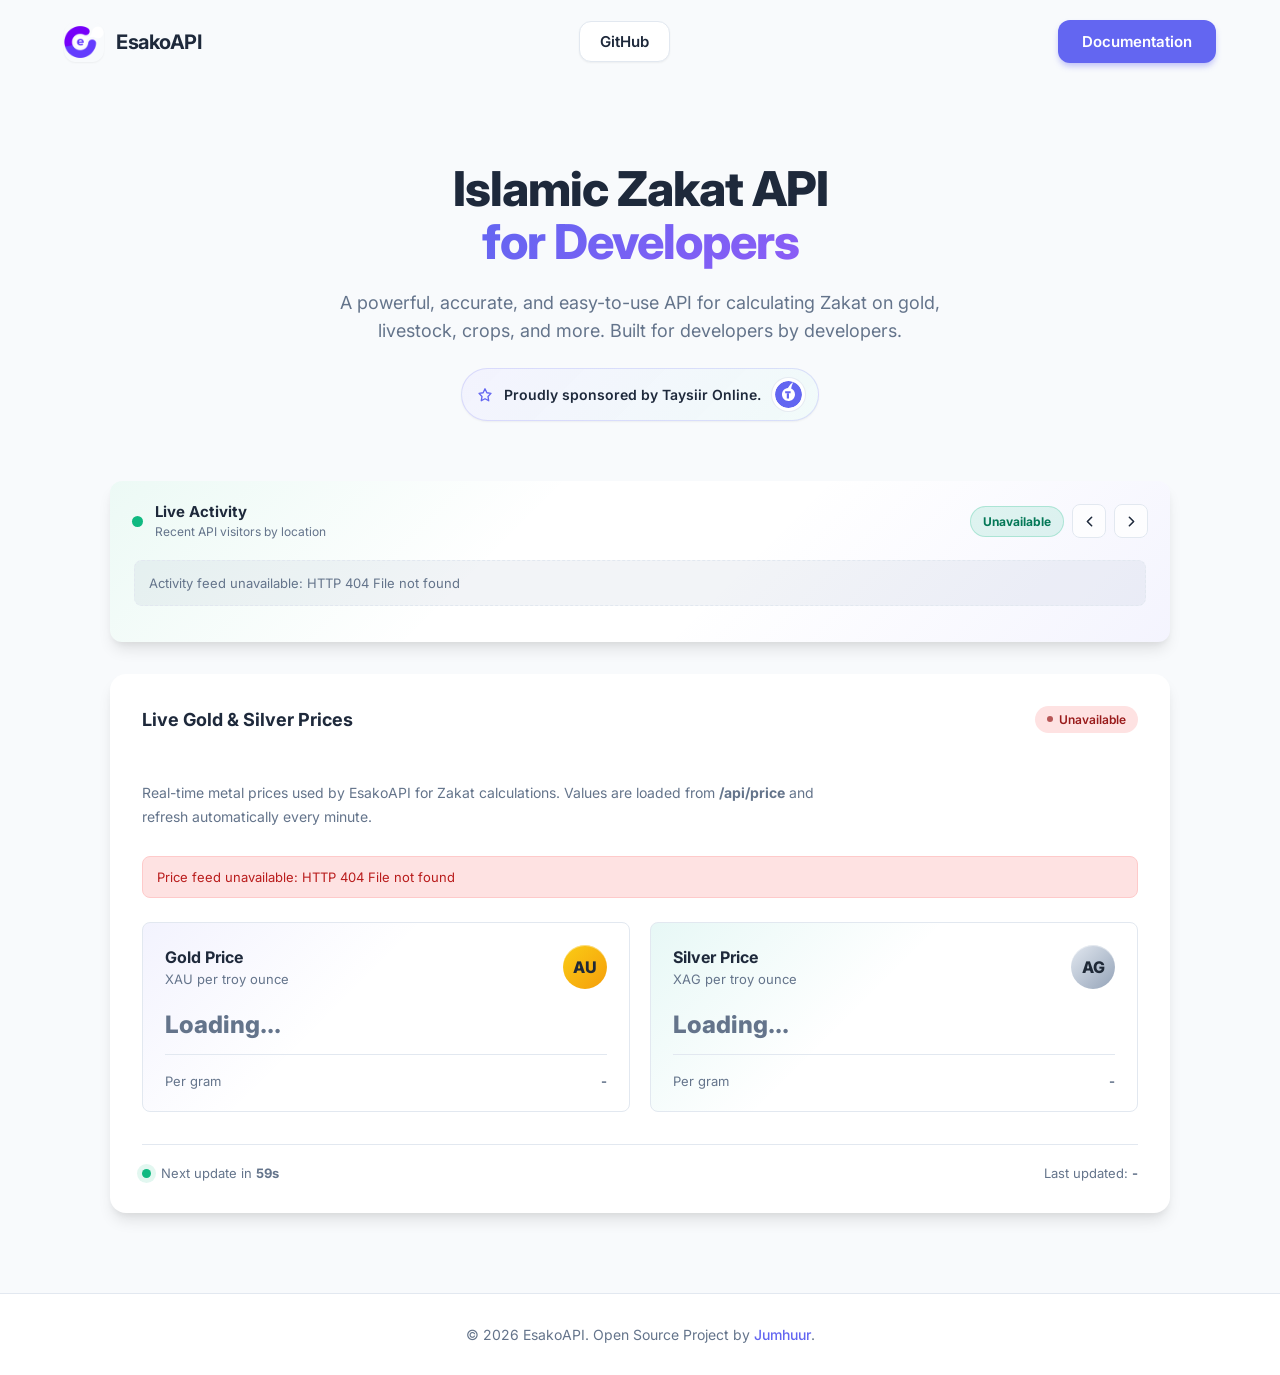
==== commit 79cedd5f: "added Proudly sponsor image and text." ====
--- a/static/index.html
+++ b/static/index.html
@@ -115,6 +115,23 @@
         A powerful, accurate, and easy-to-use API for calculating Zakat on gold,
         livestock, crops, and more. Built for developers by developers.
       </p>
+      <div class="project-sponsor" aria-label="Project sponsor">
+        <svg
+          class="project-sponsor-icon"
+          aria-hidden="true"
+          viewBox="0 0 24 24"
+          fill="none"
+        >
+          <path
+            d="M12 3.75 14.48 9l5.52.84-4 4.08.94 5.78L12 16.96 7.06 19.7 8 13.92l-4-4.08L9.52 9 12 3.75Z"
+            stroke="currentColor"
+            stroke-width="1.8"
+            stroke-linejoin="round"
+          />
+        </svg>
+        <span>Proudly sponsored by Taysiir Online.</span>
+        <img src="/static/images/Taysiir.svg" alt="Taysiir Online" />
+      </div>
     </section>
 
     <section class="online-users">
--- a/static/css/styles.css
+++ b/static/css/styles.css
@@ -118,11 +118,48 @@
 .hero p {
   font-size: 18px;
   color: var(--text-muted);
-  margin-bottom: 40px;
+  margin-bottom: 22px;
   line-height: 1.6;
   max-width: 600px;
   margin-left: auto;
   margin-right: auto;
+}
+
+.project-sponsor {
+  display: inline-flex;
+  align-items: center;
+  justify-content: center;
+  gap: 10px;
+  max-width: 100%;
+  padding: 8px 12px 8px 14px;
+  border: 1px solid rgba(99, 102, 241, 0.18);
+  border-radius: 999px;
+  background:
+    linear-gradient(135deg, rgba(99, 102, 241, 0.08), rgba(20, 184, 166, 0.06)),
+    var(--card);
+  color: var(--text-main);
+  box-shadow: var(--shadow-sm);
+  font-size: 14px;
+  font-weight: 600;
+  line-height: 1.3;
+}
+
+.project-sponsor-icon {
+  width: 18px;
+  height: 18px;
+  color: var(--primary);
+  flex: 0 0 auto;
+}
+
+.project-sponsor img {
+  width: 35px;
+  height: 35px;
+  border-radius: 50%;
+  object-fit: contain;
+  background: #ffffff;
+  border: 1px solid rgba(226, 232, 240, 0.85);
+  padding: 3px;
+  flex: 0 0 auto;
 }
 
 /* Buttons */
@@ -752,6 +789,15 @@
 }
 
 @media (max-width: 640px) {
+  .project-sponsor {
+    border-radius: 12px;
+    padding: 10px 12px;
+  }
+
+  .project-sponsor span {
+    text-align: left;
+  }
+
   .price-card {
     padding: 18px;
   }
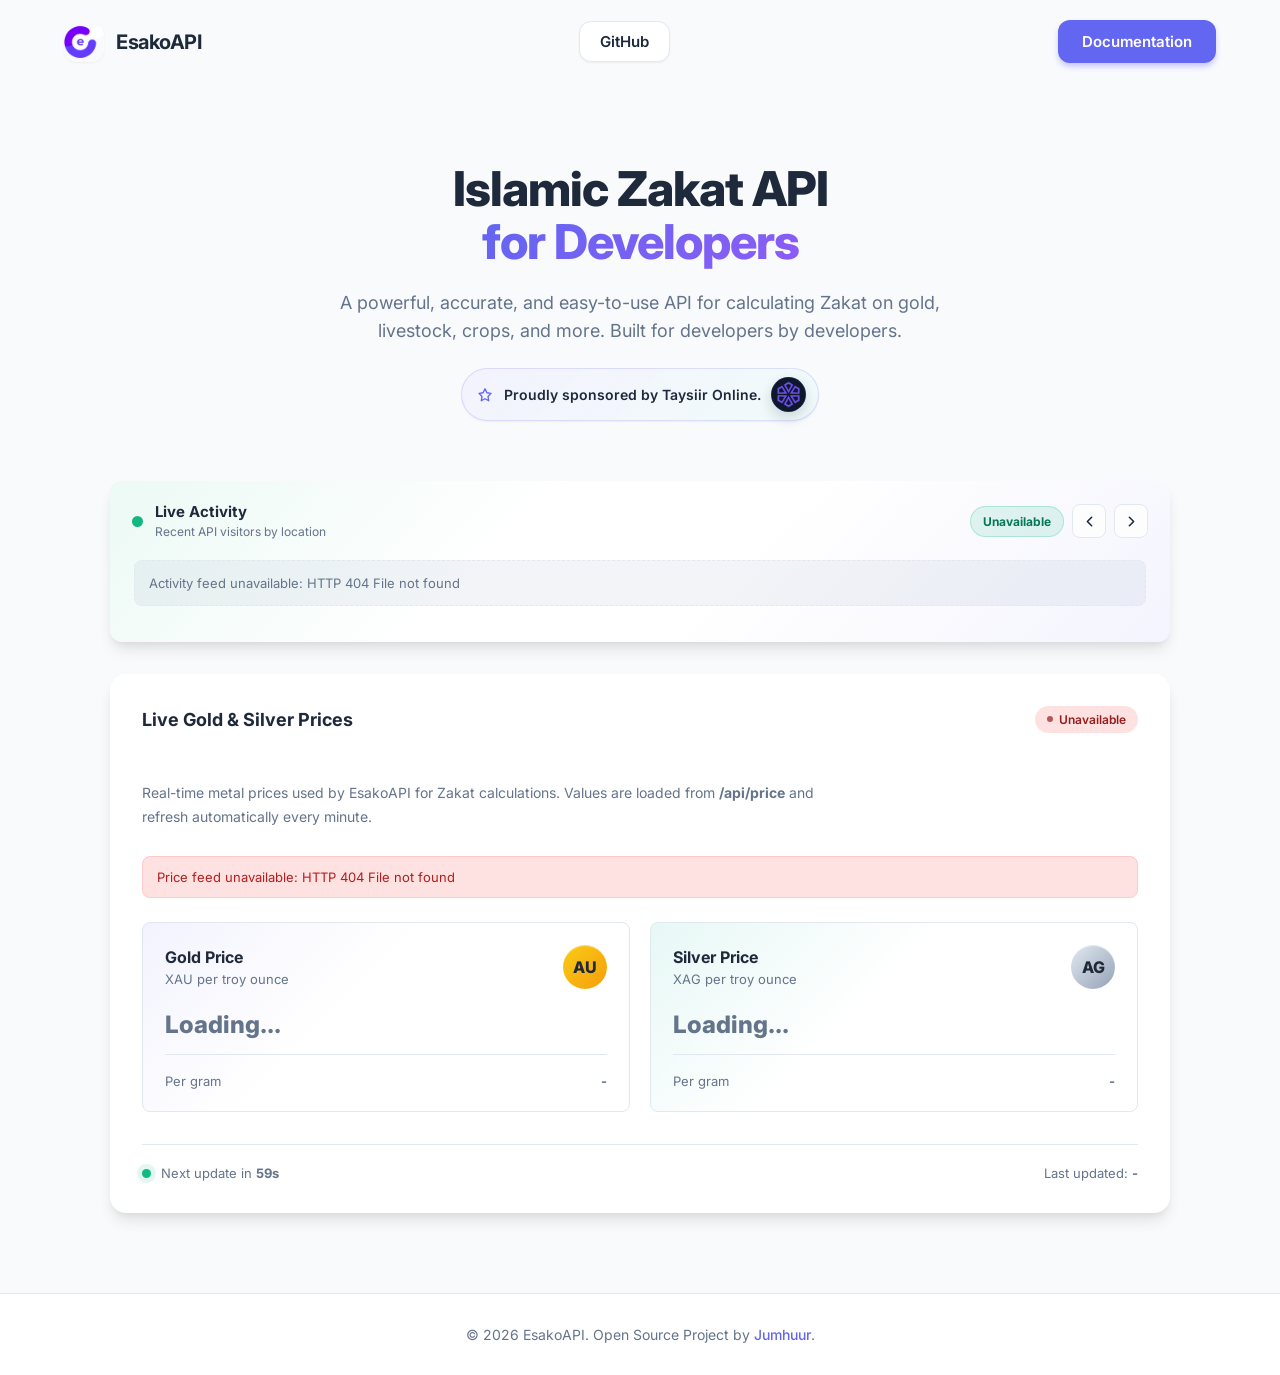
==== commit 5d1fd376: "Fix HTTP status codes and update tests and docs" ====
--- a/static/index.html
+++ b/static/index.html
@@ -130,7 +130,9 @@
           />
         </svg>
         <span>Proudly sponsored by Taysiir Online.</span>
-        <img src="/static/images/Taysiir.svg" alt="Taysiir Online" />
+        <span class="project-sponsor-logo">
+          <img src="/static/images/Taysiir_logo.png" alt="Taysiir Online" />
+        </span>
       </div>
     </section>
 
--- a/static/css/styles.css
+++ b/static/css/styles.css
@@ -151,15 +151,23 @@
   flex: 0 0 auto;
 }
 
-.project-sponsor img {
+.project-sponsor-logo {
   width: 35px;
   height: 35px;
   border-radius: 50%;
-  object-fit: contain;
-  background: #ffffff;
-  border: 1px solid rgba(226, 232, 240, 0.85);
-  padding: 3px;
+  background: #0f172a;
+  border: 1px solid rgba(99, 102, 241, 0.2);
+  box-shadow: 0 6px 14px rgba(15, 23, 42, 0.16);
   flex: 0 0 auto;
+  overflow: hidden;
+}
+
+.project-sponsor-logo img {
+  width: 100%;
+  height: 100%;
+  object-fit: cover;
+  object-position: center;
+  display: block;
 }
 
 /* Buttons */
